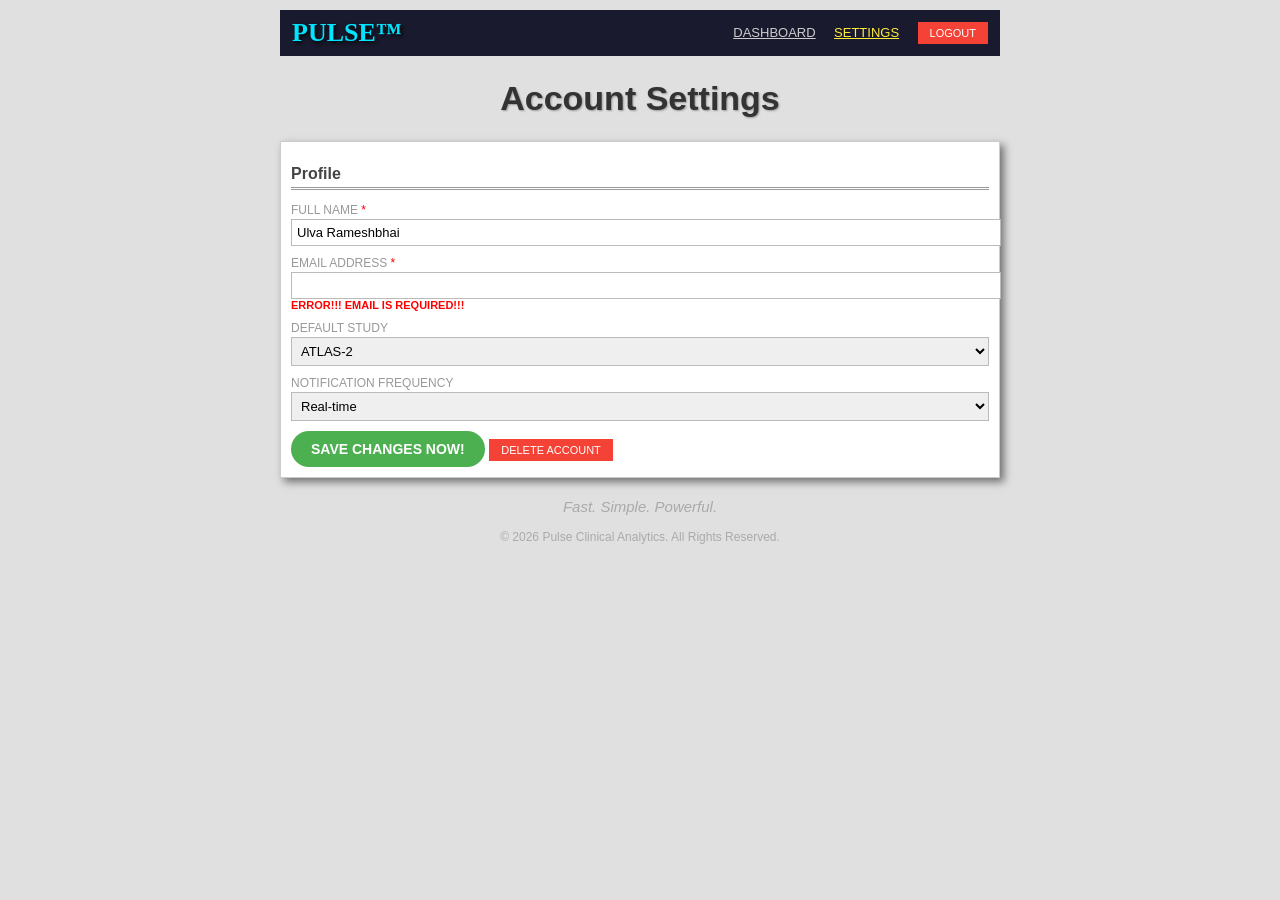
==== settings.html @ b5b63227 "Pulse clinical study dashboard with deliberate design-system violations ATLAS-2 study operations bui" ====
<!DOCTYPE html>
<html lang="en">
<head>
<meta charset="UTF-8">
<title>PULSE - Settings</title>
<link rel="stylesheet" href="styles.css">
</head>
<body>
<div class="wrapper">

  <div class="topbar">
    <div class="logo">PULSE&trade;</div>
    <div class="nav">
      <a href="index.html">DASHBOARD</a>
      <a href="settings.html" class="active">SETTINGS</a>
      <button class="btn-red">LOGOUT</button>
    </div>
  </div>

  <h1>Account Settings</h1>

  <div class="panel">
    <h2>Profile</h2>
    <div class="form-row">
      <label>FULL NAME <span class="req">*</span></label>
      <input type="text" value="Ulva Rameshbhai">
    </div>
    <div class="form-row">
      <label>EMAIL ADDRESS <span class="req">*</span></label>
      <input type="email" value="">
      <div class="error-msg">ERROR!!! EMAIL IS REQUIRED!!!</div>
    </div>
    <div class="form-row">
      <label>DEFAULT STUDY</label>
      <select>
        <option>ATLAS-2</option>
        <option>BEACON-1</option>
        <option>CORAL-3</option>
      </select>
    </div>
    <div class="form-row">
      <label>NOTIFICATION FREQUENCY</label>
      <select>
        <option>Real-time</option>
        <option>Daily digest</option>
        <option>Weekly</option>
      </select>
    </div>
    <button class="btn-green" onclick="alert('Saved!')">SAVE CHANGES NOW!</button>
    <button class="btn-red" onclick="alert('Deleted!')">DELETE ACCOUNT</button>
  </div>

  <div class="footer">
    <p>Fast. Simple. Powerful.</p>
    <p class="copyright">&copy; 2026 Pulse Clinical Analytics. All Rights Reserved.</p>
  </div>

</div>
</body>
</html>
---- styles.css ----
/* Pulse dashboard styles */

body {
  margin: 0;
  font-family: Arial, sans-serif;
  background: #e0e0e0;
  color: #555;
}

/* fixed narrow centered column */
.wrapper {
  width: 720px;
  margin: 0 auto;
  padding: 10px;
}

.topbar {
  background: #1a1a2e;
  color: white;
  padding: 8px 12px;
  display: flex;
  justify-content: space-between;
  align-items: center;
}

.logo {
  font-family: "Times New Roman", serif;
  font-size: 26px;
  font-weight: bold;
  color: #00e5ff;
  text-shadow: 2px 2px 4px #000;
}

.nav a {
  color: #ccc;
  margin-right: 14px;
  text-decoration: underline;
  font-size: 13px;
}

.nav a.active { color: #ffeb3b; }

h1 {
  font-size: 34px;
  color: #333;
  text-align: center;
  text-shadow: 1px 1px 2px #999;
}

.intro {
  font-size: 13px;
  line-height: 1.3;
  color: #888;
  text-align: justify;
}

.stats {
  display: flex;
  gap: 6px;
}

.stat-box {
  flex: 1;
  background: white;
  border: 2px solid #999;
  border-radius: 0;
  padding: 8px;
  box-shadow: 4px 4px 8px rgba(0,0,0,0.5);
  text-align: center;
}

.alert-box { background: #ffcdd2; border-color: #f44336; }

.stat-label { font-size: 10px; color: #aaa; letter-spacing: 1px; }

.stat-value { font-size: 24px; font-weight: bold; color: #222; font-family: Arial; }

.delta { font-size: 11px; font-weight: bold; }
.delta.up { color: #4caf50; }
.delta.down { color: #ff0000; }

.panel {
  background: white;
  margin-top: 12px;
  padding: 10px;
  border: 1px solid #ccc;
  box-shadow: 4px 4px 8px rgba(0,0,0,0.5);
}

.panel h2 {
  font-size: 16px;
  color: #444;
  border-bottom: 3px double #999;
  padding-bottom: 4px;
}

.chart {
  display: flex;
  align-items: flex-end;
  gap: 8px;
  height: 160px;
  padding: 10px;
  background: #fafafa;
}

.bar { flex: 1; position: relative; }
.bar span {
  position: absolute;
  bottom: -18px;
  left: 0;
  right: 0;
  text-align: center;
  font-size: 10px;
  color: #999;
}

table { width: 100%; border-collapse: collapse; font-size: 13px; }
th {
  background: #37474f;
  color: white;
  padding: 6px;
  font-size: 11px;
  text-align: left;
}
td { padding: 6px; border-bottom: 1px solid #ddd; }
tr:nth-child(even) td { background: #f0f0f0; }

.status.green { color: #4caf50; font-weight: bold; }
.status.red { color: #ff0000; font-weight: bold; }
.status.yellow { color: #cccc00; font-weight: bold; }

button {
  cursor: pointer;
  border: none;
  font-family: Arial;
}

.btn-small {
  background: #2196f3;
  color: white;
  padding: 4px 10px;
  border-radius: 2px;
  font-size: 11px;
}

.btn-red { background: #f44336; color: white; padding: 5px 12px; font-size: 11px; }

.btn-green {
  background: #4caf50;
  color: white;
  padding: 10px 20px;
  font-size: 14px;
  font-weight: bold;
  border-radius: 20px;
  animation: pulse-btn 1s infinite;
}

@keyframes pulse-btn {
  0% { transform: scale(1); }
  50% { transform: scale(1.08); }
  100% { transform: scale(1); }
}

.ai-panel { text-align: center; background: #ede7f6; }

.spinner {
  width: 40px;
  height: 40px;
  margin: 10px auto;
  border: 5px solid #ddd;
  border-top-color: #ff0000;
  border-radius: 50%;
  animation: spin 0.6s linear infinite;
}

@keyframes spin { to { transform: rotate(360deg); } }

#ai-status { font-size: 12px; color: #9575cd; font-weight: bold; }

.footer {
  margin-top: 20px;
  text-align: center;
  color: #aaa;
  font-size: 12px;
}

.footer p:first-child { font-style: italic; font-size: 15px; }

/* forms (settings page) */
.form-row { margin-bottom: 10px; }
.form-row label { display: block; font-size: 12px; color: #999; margin-bottom: 2px; }
.form-row label .req { color: #ff0000; }
.form-row input, .form-row select {
  width: 100%;
  padding: 5px;
  border: 1px solid #bbb;
  font-size: 13px;
}
.error-msg { color: #ff0000; font-size: 11px; font-weight: bold; }
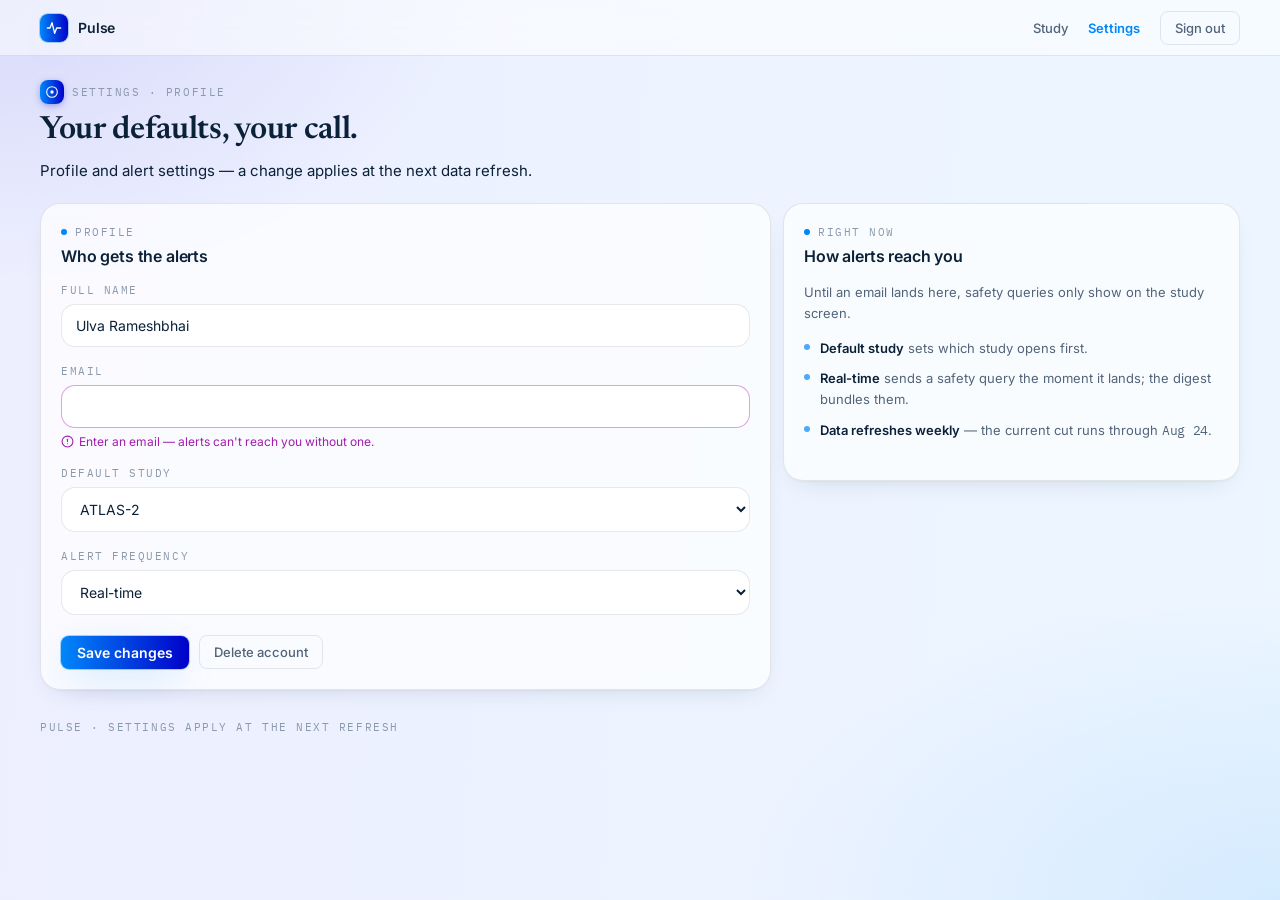
==== commit 5c19a498: "Pulse clinical study dashboard on the design system ATLAS-2 study operations: enrollment tiles, week" ====
--- a/settings.html
+++ b/settings.html
@@ -2,59 +2,129 @@
 <html lang="en">
 <head>
 <meta charset="UTF-8">
-<title>PULSE - Settings</title>
+<meta name="viewport" content="width=device-width, initial-scale=1">
+<title>Pulse — settings</title>
+<link rel="icon" href="data:image/svg+xml,<svg xmlns=%22http://www.w3.org/2000/svg%22 viewBox=%220 0 24 24%22><rect width=%2224%22 height=%2224%22 rx=%226%22 fill=%22%230187FA%22/><path d=%22M4 12h4l2.5-6 3 12 2.5-6h4%22 fill=%22none%22 stroke=%22white%22 stroke-width=%222%22 stroke-linecap=%22round%22 stroke-linejoin=%22round%22/></svg>">
+<link rel="preconnect" href="https://fonts.googleapis.com">
+<link rel="preconnect" href="https://fonts.gstatic.com" crossorigin>
+<link href="https://fonts.googleapis.com/css2?family=Inter:wght@400;500;600;700&family=IBM+Plex+Mono:wght@400;500&family=Newsreader:opsz,wght@6..72,400;6..72,600&display=swap" rel="stylesheet">
 <link rel="stylesheet" href="styles.css">
 </head>
 <body>
-<div class="wrapper">
 
-  <div class="topbar">
-    <div class="logo">PULSE&trade;</div>
-    <div class="nav">
-      <a href="index.html">DASHBOARD</a>
-      <a href="settings.html" class="active">SETTINGS</a>
-      <button class="btn-red">LOGOUT</button>
+<header class="app-header">
+  <a class="wordmark" href="index.html">
+    <span class="logo-chip" aria-hidden="true">
+      <svg viewBox="0 0 24 24" fill="none" stroke="currentColor" stroke-width="2" stroke-linecap="round" stroke-linejoin="round"><path d="M2 12h4l3-8 4 16 3-8h6"/></svg>
+    </span>
+    <span>Pulse</span>
+  </a>
+  <nav class="app-nav" aria-label="Primary">
+    <a href="index.html">Study</a>
+    <a href="settings.html" aria-current="page">Settings</a>
+    <a class="btn-ghost" href="#" role="button">Sign out</a>
+  </nav>
+</header>
+
+<main class="page">
+
+  <section class="opening rise" style="--d:0">
+    <div class="byline">
+      <span class="mascot-chip" aria-hidden="true">
+        <svg viewBox="0 0 24 24" fill="none" stroke="currentColor" stroke-width="1.6" stroke-linecap="round"><circle cx="12" cy="12" r="8"/><circle cx="12" cy="12" r="2.5" fill="currentColor" stroke="none"/></svg>
+      </span>
+      <span class="label-mono">settings · profile</span>
+    </div>
+    <h1>Your defaults, your call.</h1>
+    <p class="verdict">Profile and alert settings — a change applies at the next data refresh.</p>
+  </section>
+
+  <div class="settings-grid">
+
+    <section class="card panel rise" style="--d:1" aria-labelledby="profile-title">
+      <div class="panel-head">
+        <span class="eyebrow-dot" aria-hidden="true"></span>
+        <span class="label-mono">Profile</span>
+      </div>
+      <h3 id="profile-title">Who gets the alerts</h3>
+
+      <form id="settings-form" novalidate>
+        <div class="form-field">
+          <label class="label-mono" for="f-name">Full name</label>
+          <input class="input" id="f-name" name="name" type="text" value="Ulva Rameshbhai" autocomplete="name">
+        </div>
+
+        <div class="form-field">
+          <label class="label-mono" for="f-email">Email</label>
+          <input class="input invalid" id="f-email" name="email" type="email" value="" autocomplete="email" aria-describedby="email-error" aria-invalid="true">
+          <p class="field-error" id="email-error">
+            <svg class="ic" viewBox="0 0 24 24" fill="none" stroke="currentColor" stroke-width="2" stroke-linecap="round" aria-hidden="true"><circle cx="12" cy="12" r="10"/><line x1="12" y1="8" x2="12" y2="12"/><line x1="12" y1="16" x2="12.01" y2="16"/></svg>
+            Enter an email — alerts can't reach you without one.
+          </p>
+        </div>
+
+        <div class="form-field">
+          <label class="label-mono" for="f-study">Default study</label>
+          <select class="input" id="f-study" name="study">
+            <option>ATLAS-2</option>
+            <option>BEACON-1</option>
+            <option>CORAL-3</option>
+          </select>
+        </div>
+
+        <div class="form-field">
+          <label class="label-mono" for="f-freq">Alert frequency</label>
+          <select class="input" id="f-freq" name="frequency">
+            <option>Real-time</option>
+            <option>Daily digest</option>
+            <option>Weekly</option>
+          </select>
+        </div>
+
+        <div class="form-actions">
+          <button class="btn-primary" type="submit">Save changes</button>
+          <button class="btn-ghost destructive" type="button" id="delete-open">Delete account</button>
+          <span class="save-note" id="save-note" hidden role="status">
+            <svg class="ic" viewBox="0 0 24 24" fill="none" stroke="currentColor" stroke-width="2.5" stroke-linecap="round" stroke-linejoin="round" aria-hidden="true"><path d="M20 6 9 17l-5-5"/></svg>
+            saved just now
+          </span>
+        </div>
+      </form>
+    </section>
+
+    <section class="card panel rise" style="--d:2" aria-labelledby="aside-title">
+      <div class="panel-head">
+        <span class="eyebrow-dot" aria-hidden="true"></span>
+        <span class="label-mono">Right now</span>
+      </div>
+      <h3 id="aside-title">How alerts reach you</h3>
+      <p class="aside-note">Until an email lands here, safety queries only show on the study screen.</p>
+      <ul class="dot-list">
+        <li><span class="dot" aria-hidden="true"></span><p><strong>Default study</strong> sets which study opens first.</p></li>
+        <li><span class="dot" aria-hidden="true"></span><p><strong>Real-time</strong> sends a safety query the moment it lands; the digest bundles them.</p></li>
+        <li><span class="dot" aria-hidden="true"></span><p><strong>Data refreshes weekly</strong> — the current cut runs through <span class="stat-num">Aug 24</span>.</p></li>
+      </ul>
+    </section>
+
+  </div>
+
+  <footer class="page-foot">
+    <span class="label-mono">Pulse · settings apply at the next refresh</span>
+  </footer>
+
+</main>
+
+<div class="scrim" id="delete-scrim" hidden>
+  <div class="modal" role="dialog" aria-modal="true" aria-labelledby="delete-title">
+    <h2 id="delete-title">Delete this account?</h2>
+    <p>Your alert settings and saved views go with it. Study data stays — it belongs to the team, not the account.</p>
+    <div class="modal-actions">
+      <button class="btn-ghost" type="button" id="delete-cancel">Keep the account</button>
+      <button class="btn-neg" type="button" id="delete-confirm">Delete it</button>
     </div>
   </div>
+</div>
 
-  <h1>Account Settings</h1>
-
-  <div class="panel">
-    <h2>Profile</h2>
-    <div class="form-row">
-      <label>FULL NAME <span class="req">*</span></label>
-      <input type="text" value="Ulva Rameshbhai">
-    </div>
-    <div class="form-row">
-      <label>EMAIL ADDRESS <span class="req">*</span></label>
-      <input type="email" value="">
-      <div class="error-msg">ERROR!!! EMAIL IS REQUIRED!!!</div>
-    </div>
-    <div class="form-row">
-      <label>DEFAULT STUDY</label>
-      <select>
-        <option>ATLAS-2</option>
-        <option>BEACON-1</option>
-        <option>CORAL-3</option>
-      </select>
-    </div>
-    <div class="form-row">
-      <label>NOTIFICATION FREQUENCY</label>
-      <select>
-        <option>Real-time</option>
-        <option>Daily digest</option>
-        <option>Weekly</option>
-      </select>
-    </div>
-    <button class="btn-green" onclick="alert('Saved!')">SAVE CHANGES NOW!</button>
-    <button class="btn-red" onclick="alert('Deleted!')">DELETE ACCOUNT</button>
-  </div>
-
-  <div class="footer">
-    <p>Fast. Simple. Powerful.</p>
-    <p class="copyright">&copy; 2026 Pulse Clinical Analytics. All Rights Reserved.</p>
-  </div>
-
-</div>
+<script src="settings.js"></script>
 </body>
 </html>
--- a/styles.css
+++ b/styles.css
@@ -1,199 +1,792 @@
-/* Pulse dashboard styles */
+/* Pulse — design.md v1.6 tokens, translated to plain CSS for a no-build page */
+
+:root {
+  --brand-blue: #0187FA;
+  --brand-deep: #0101C9;
+  --fg: #0b2138;
+  --fg-muted: #52647a;
+  --fg-faint: #8a99ab;
+  --line: rgba(11, 33, 56, 0.10);
+  --pos: #0f8a5f;
+  --neg: #a21caf;
+  --warn: #b7791f;
+  --info: #0b76c4;
+  --brand-gradient: linear-gradient(270deg, #0101C9 0%, #0187FA 100%);
+  --shadow-card: 0 1px 2px 0 rgba(11,33,56,0.04), 0 10px 28px -16px rgba(11,33,56,0.20);
+  --shadow-glow: 0 0 0 1px rgba(1,135,250,0.35), 0 12px 38px -10px rgba(1,135,250,0.32);
+  --shadow-modal: 0 30px 70px -24px rgba(11,33,56,0.45);
+  --font-sans: "Inter", system-ui, sans-serif;
+  --font-mono: "IBM Plex Mono", ui-monospace, monospace;
+  --font-display: "Newsreader", "Source Serif 4", "Iowan Old Style", "Palatino Linotype", Palatino, Georgia, "Times New Roman", serif;
+  --ease-house: cubic-bezier(0.2, 0.7, 0.2, 1);
+  --ease-expo: cubic-bezier(0.16, 1, 0.3, 1);
+}
+
+* { box-sizing: border-box; }
+
+/* the hidden attribute always wins, whatever display a class sets */
+[hidden] { display: none !important; }
+
+html { color-scheme: light; }
 
 body {
   margin: 0;
-  font-family: Arial, sans-serif;
-  background: #e0e0e0;
-  color: #555;
-}
-
-/* fixed narrow centered column */
-.wrapper {
-  width: 720px;
-  margin: 0 auto;
-  padding: 10px;
-}
-
-.topbar {
-  background: #1a1a2e;
-  color: white;
-  padding: 8px 12px;
+  font-family: var(--font-sans);
+  font-size: 13px;
+  color: var(--fg);
+  -webkit-font-smoothing: antialiased;
+  background: #ECF6FF;
+  min-height: 100vh;
+}
+
+/* fixed 3-layer canvas wash — a pseudo-element so it holds on iOS and at any page length */
+body::before {
+  content: "";
+  position: fixed;
+  inset: 0;
+  z-index: -1;
+  background:
+    radial-gradient(60% 50% at 100% 100%, rgba(1,135,250,0.10), transparent 70%),
+    radial-gradient(55% 45% at 0% 0%, rgba(1,1,201,0.09), transparent 70%),
+    linear-gradient(93deg, #EDEFFF 2.9%, #ECF6FF 99.52%);
+}
+
+::selection { background: rgba(1,135,250,0.22); }
+
+:focus-visible {
+  outline: 2px solid rgba(1,135,250,0.8);
+  outline-offset: 2px;
+  border-radius: 4px;
+}
+
+::-webkit-scrollbar { width: 8px; height: 8px; }
+::-webkit-scrollbar-thumb { background: rgba(11,33,56,0.18); border-radius: 999px; }
+::-webkit-scrollbar-thumb:hover { background: rgba(11,33,56,0.30); }
+* { scrollbar-width: thin; scrollbar-color: rgba(11,33,56,0.20) transparent; }
+
+.sr-only {
+  position: absolute; width: 1px; height: 1px; padding: 0; margin: -1px;
+  overflow: hidden; clip: rect(0 0 0 0); white-space: nowrap; border: 0;
+}
+
+/* ---- type utilities ---- */
+
+.label-mono {
+  font-family: var(--font-mono);
+  font-size: 0.6875rem;
+  line-height: 1rem;
+  text-transform: uppercase;
+  letter-spacing: 0.14em;
+  color: var(--fg-faint);
+  font-weight: 400;
+}
+
+.stat-num {
+  font-family: var(--font-mono);
+  font-variant-numeric: tabular-nums;
+  letter-spacing: -0.025em;
+}
+
+/* ---- header (AppHeader grammar: 56px, hairline, translucent blur) ---- */
+
+.app-header {
+  position: sticky;
+  top: 0;
+  z-index: 40;
   display: flex;
+  align-items: center;
   justify-content: space-between;
-  align-items: center;
-}
-
-.logo {
-  font-family: "Times New Roman", serif;
-  font-size: 26px;
-  font-weight: bold;
-  color: #00e5ff;
-  text-shadow: 2px 2px 4px #000;
-}
-
-.nav a {
-  color: #ccc;
-  margin-right: 14px;
-  text-decoration: underline;
+  height: 56px;
+  padding: 0 24px;
+  border-bottom: 1px solid var(--line);
+  background: rgba(255,255,255,0.55);
+  backdrop-filter: blur(12px);
+  -webkit-backdrop-filter: blur(12px);
+}
+
+.wordmark {
+  display: inline-flex;
+  align-items: center;
+  gap: 10px;
+  font-size: 14px;
+  font-weight: 600;
+  letter-spacing: -0.01em;
+  color: var(--fg);
+  text-decoration: none;
+}
+
+.logo-chip {
+  display: inline-flex;
+  align-items: center;
+  justify-content: center;
+  width: 28px;
+  height: 28px;
+  border-radius: 0.5rem;
+  background-image: var(--brand-gradient);
+  color: #fff;
+  box-shadow: var(--shadow-glow);
+}
+
+.logo-chip svg { width: 16px; height: 16px; }
+
+.app-nav { display: flex; align-items: center; gap: 20px; }
+
+.app-nav a {
   font-size: 13px;
-}
-
-.nav a.active { color: #ffeb3b; }
+  font-weight: 500;
+  color: var(--fg-muted);
+  text-decoration: none;
+  transition: color 0.2s var(--ease-house);
+}
+
+.app-nav a:hover { color: var(--fg); }
+.app-nav a[aria-current="page"] { color: var(--brand-blue); font-weight: 600; }
+
+/* ---- page shell: full-bleed, one scroll pane (the document) ---- */
+
+.page {
+  width: 100%;
+  padding: 24px 24px 40px;
+}
+
+/* ---- opening grammar: byline → serif h1 → verdict ---- */
+
+.opening { margin-bottom: 20px; }
+
+.byline { display: flex; align-items: center; gap: 8px; margin-bottom: 10px; }
+
+.mascot-chip {
+  display: inline-flex;
+  align-items: center;
+  justify-content: center;
+  width: 24px;
+  height: 24px;
+  border-radius: 0.5rem;
+  background-image: var(--brand-gradient);
+  color: #fff;
+  box-shadow: 0 2px 8px -2px rgba(1,1,201,0.5);
+  flex-shrink: 0;
+}
+
+.mascot-chip svg { width: 16px; height: 16px; }
 
 h1 {
-  font-size: 34px;
-  color: #333;
-  text-align: center;
-  text-shadow: 1px 1px 2px #999;
-}
-
-.intro {
-  font-size: 13px;
-  line-height: 1.3;
-  color: #888;
-  text-align: justify;
-}
-
-.stats {
+  font-family: var(--font-display);
+  font-weight: 600;
+  font-size: 1.7rem;
+  line-height: 1.05;
+  letter-spacing: -0.01em;
+  text-wrap: balance;
+  margin: 0 0 10px;
+}
+
+.verdict {
+  font-size: 15px;
+  line-height: 1.7;
+  color: var(--fg);
+  margin: 0;
+  max-width: 42rem;
+}
+
+.verdict .fig { font-weight: 600; }
+
+/* ---- glass card ---- */
+
+.card {
+  border-radius: 1.25rem;
+  border: 1px solid var(--line);
+  background: rgba(255,255,255,0.7);
+  box-shadow: var(--shadow-card);
+  backdrop-filter: blur(4px);
+  -webkit-backdrop-filter: blur(4px);
+}
+
+/* ---- metric tiles ---- */
+
+.metric-grid {
+  display: grid;
+  grid-template-columns: 1fr;
+  gap: 12px;
+  margin-bottom: 12px;
+}
+
+.tile {
+  padding: 20px;
+  min-height: 136px;
   display: flex;
+  flex-direction: column;
+  gap: 8px;
+  transition: transform 0.3s var(--ease-house), box-shadow 0.3s var(--ease-house);
+}
+
+.tile:hover { transform: translateY(-4px); box-shadow: var(--shadow-glow); }
+
+/* hero tile is always lit: resting glow, blue/purple wash, breathing blobs */
+.tile-hero {
+  position: relative;
+  overflow: hidden;
+  box-shadow: var(--shadow-glow);
+  background:
+    radial-gradient(120% 90% at 100% 0%, rgba(1,135,250,0.10), transparent 60%),
+    radial-gradient(100% 80% at 0% 100%, rgba(1,1,201,0.07), transparent 60%),
+    rgba(255,255,255,0.7);
+}
+
+.tile-hero > * { position: relative; z-index: 1; }
+
+.tile-hero::before,
+.tile-hero::after {
+  content: "";
+  position: absolute;
+  border-radius: 999px;
+  pointer-events: none;
+  filter: blur(26px);
+}
+
+.tile-hero::before {
+  width: 90px; height: 90px; right: -22px; top: -26px;
+  background: rgba(1,135,250,0.18);
+  animation: breathe 12s ease-in-out infinite;
+}
+
+.tile-hero::after {
+  width: 72px; height: 72px; left: -20px; bottom: -24px;
+  background: rgba(1,1,201,0.12);
+  animation: breathe 14s ease-in-out infinite reverse;
+}
+
+@keyframes breathe {
+  0%, 100% { transform: scale(1) translate(0, 0); }
+  50% { transform: scale(1.25) translate(-6px, 4px); }
+}
+
+.tile-label { min-height: 2rem; }
+
+.tile-value {
+  font-size: 1.75rem;
+  font-weight: 600;
+  line-height: 1;
+  color: var(--fg);
+}
+
+.tile-value.hero { font-size: 2.25rem; color: var(--brand-blue); }
+
+.delta {
+  display: inline-flex;
+  align-items: center;
+  gap: 5px;
+  font-size: 12px;
+  font-weight: 500;
+  margin-top: auto;
+}
+
+.delta.pos { color: var(--pos); }
+.delta.neg { color: var(--neg); }
+.delta .ic { width: 14px; height: 14px; }
+.delta-note { color: var(--fg-faint); font-weight: 400; }
+
+/* ---- pills: tint formula border-{c}/30 bg-{c}/10 text-{c} ---- */
+
+.pill {
+  display: inline-flex;
+  align-items: center;
   gap: 6px;
-}
-
-.stat-box {
-  flex: 1;
-  background: white;
-  border: 2px solid #999;
-  border-radius: 0;
-  padding: 8px;
-  box-shadow: 4px 4px 8px rgba(0,0,0,0.5);
-  text-align: center;
-}
-
-.alert-box { background: #ffcdd2; border-color: #f44336; }
-
-.stat-label { font-size: 10px; color: #aaa; letter-spacing: 1px; }
-
-.stat-value { font-size: 24px; font-weight: bold; color: #222; font-family: Arial; }
-
-.delta { font-size: 11px; font-weight: bold; }
-.delta.up { color: #4caf50; }
-.delta.down { color: #ff0000; }
+  border-radius: 999px;
+  border: 1px solid;
+  padding: 4px 10px;
+  font-size: 0.6875rem;
+  line-height: 1rem;
+  font-weight: 500;
+  width: fit-content;
+}
+
+.pill .ic { width: 12px; height: 12px; }
+
+.pill.pos  { border-color: rgba(15,138,95,0.30);  background: rgba(15,138,95,0.10);  color: var(--pos); }
+.pill.neg  { border-color: rgba(162,28,175,0.30); background: rgba(162,28,175,0.10); color: var(--neg); }
+.pill.warn { border-color: rgba(183,121,31,0.30); background: rgba(183,121,31,0.10); color: var(--warn); }
+
+/* ---- panels (SectionCard grammar) ---- */
+
+.split {
+  display: grid;
+  grid-template-columns: 1fr;
+  gap: 12px;
+  margin-bottom: 12px;
+}
 
 .panel {
-  background: white;
-  margin-top: 12px;
-  padding: 10px;
-  border: 1px solid #ccc;
-  box-shadow: 4px 4px 8px rgba(0,0,0,0.5);
-}
-
-.panel h2 {
+  padding: 20px;
+  transition: box-shadow 0.3s var(--ease-house);
+}
+
+.panel:hover { box-shadow: var(--shadow-glow); }
+
+.panel-head { display: flex; align-items: center; gap: 8px; margin-bottom: 6px; }
+
+.eyebrow-dot {
+  width: 6px;
+  height: 6px;
+  border-radius: 999px;
+  background: var(--brand-blue);
+  animation: pulse-dot 2s var(--ease-house) infinite;
+}
+
+@keyframes pulse-dot { 0%, 100% { opacity: 1; } 50% { opacity: 0.45; } }
+
+.panel h3 {
   font-size: 16px;
-  color: #444;
-  border-bottom: 3px double #999;
-  padding-bottom: 4px;
-}
+  font-weight: 600;
+  letter-spacing: -0.01em;
+  margin: 0 0 16px;
+}
+
+/* ---- chart: blue family only, HTML value labels, hover dims siblings ---- */
 
 .chart {
   display: flex;
   align-items: flex-end;
+  gap: 10px;
+  height: 190px;
+  padding-top: 8px;
+}
+
+.bar-col {
+  flex: 1;
+  display: flex;
+  flex-direction: column;
+  align-items: center;
+  justify-content: flex-end;
+  gap: 6px;
+  height: 100%;
+  min-width: 0;
+  transition: opacity 0.2s var(--ease-house);
+}
+
+.chart:hover .bar-col { opacity: 0.4; }
+.chart .bar-col:hover { opacity: 1; }
+
+.bar {
+  width: 100%;
+  height: var(--h);
+  border-radius: 6px 6px 2px 2px;
+  background: linear-gradient(180deg, #0187FA 0%, #0101C9 140%);
+  transform-origin: bottom;
+  animation: bar-grow 0.8s var(--ease-house) both;
+}
+
+@keyframes bar-grow { from { transform: scaleY(0); } to { transform: scaleY(1); } }
+
+.bar-val { font-size: 0.6875rem; color: var(--fg-muted); }
+
+.bar-day {
+  font-family: var(--font-mono);
+  font-size: 10px;
+  text-transform: uppercase;
+  letter-spacing: 0.18em;
+  color: var(--fg-faint);
+}
+
+/* ---- Iris panel: ambient hold (scan sweep), then verdict + dot bullets ---- */
+
+.scan-track {
+  position: relative;
+  height: 3px;
+  border-radius: 999px;
+  overflow: hidden;
+  background: rgba(11,33,56,0.07);
+  margin: 18px 0 12px;
+}
+
+.scan-sweep {
+  position: absolute;
+  inset: 0;
+  border-radius: 999px;
+  background: linear-gradient(90deg, transparent, #0187FA 40%, #0101C9 60%, transparent);
+  animation: scan 1.4s linear infinite;
+}
+
+@keyframes scan {
+  from { transform: translateX(-100%); }
+  to   { transform: translateX(100%); }
+}
+
+.hold-note {
+  font-family: var(--font-mono);
+  font-size: 0.6875rem;
+  letter-spacing: 0.14em;
+  text-transform: lowercase;
+  color: var(--fg-faint);
+  margin: 0;
+}
+
+.iris-verdict {
+  font-size: 13.5px;
+  line-height: 1.7;
+  color: var(--fg);
+  margin: 0 0 14px;
+}
+
+.dot-list { list-style: none; margin: 0 0 18px; padding: 0; display: grid; gap: 10px; }
+
+.dot-list li { display: flex; gap: 10px; }
+
+.dot-list .dot {
+  margin-top: 0.45em;
+  width: 6px;
+  height: 6px;
+  border-radius: 999px;
+  background: rgba(1,135,250,0.7);
+  flex-shrink: 0;
+}
+
+.dot-list p { margin: 0; font-size: 13px; line-height: 1.6; color: var(--fg-muted); }
+
+.dot-list strong { font-weight: 600; color: var(--fg); }
+
+.cta-row { display: flex; flex-wrap: wrap; gap: 10px; }
+
+/* ---- buttons ---- */
+
+.btn-primary {
+  display: inline-flex;
+  align-items: center;
   gap: 8px;
-  height: 160px;
-  padding: 10px;
-  background: #fafafa;
-}
-
-.bar { flex: 1; position: relative; }
-.bar span {
-  position: absolute;
-  bottom: -18px;
-  left: 0;
-  right: 0;
-  text-align: center;
-  font-size: 10px;
-  color: #999;
-}
-
-table { width: 100%; border-collapse: collapse; font-size: 13px; }
+  border: 0;
+  border-radius: 0.5rem;
+  background-image: var(--brand-gradient);
+  padding: 8px 16px;
+  font-family: var(--font-sans);
+  font-size: 14px;
+  font-weight: 600;
+  color: #fff;
+  text-decoration: none;
+  box-shadow: var(--shadow-glow);
+  cursor: pointer;
+  transition: opacity 0.2s var(--ease-house);
+}
+
+.btn-primary:hover { opacity: 0.95; }
+.btn-primary .ic { width: 16px; height: 16px; }
+.btn-primary:focus-visible { outline: none; box-shadow: var(--shadow-glow), 0 0 0 2px #fff, 0 0 0 4px rgba(1,135,250,0.6); }
+
+.btn-tinted {
+  display: inline-flex;
+  align-items: center;
+  gap: 6px;
+  border: 1px solid rgba(1,135,250,0.30);
+  border-radius: 0.5rem;
+  background: rgba(1,135,250,0.06);
+  padding: 8px 14px;
+  font-family: var(--font-sans);
+  font-size: 13px;
+  font-weight: 600;
+  color: var(--brand-blue);
+  text-decoration: none;
+  cursor: pointer;
+  transition: background 0.2s var(--ease-house);
+}
+
+.btn-tinted:hover { background: rgba(1,135,250,0.10); }
+.btn-tinted:focus-visible { outline: none; box-shadow: 0 0 0 2px rgba(1,135,250,0.6); }
+
+.btn-ghost {
+  display: inline-flex;
+  align-items: center;
+  gap: 6px;
+  border: 1px solid var(--line);
+  border-radius: 0.5rem;
+  background: transparent;
+  padding: 8px 14px;
+  font-family: var(--font-sans);
+  font-size: 13px;
+  font-weight: 500;
+  color: var(--fg-muted);
+  text-decoration: none;
+  cursor: pointer;
+  transition: border-color 0.2s var(--ease-house), color 0.2s var(--ease-house);
+}
+
+.btn-ghost:hover { border-color: rgba(1,135,250,0.4); color: var(--fg); }
+.btn-ghost:focus-visible { outline: none; box-shadow: 0 0 0 2px rgba(1,135,250,0.6); }
+
+.btn-ghost.destructive:hover { border-color: rgba(162,28,175,0.4); color: var(--neg); }
+
+.btn-ghost.sm, .btn-tinted.sm { padding: 5px 10px; font-size: 12px; }
+
+/* ---- table ---- */
+
+.table-wrap { overflow-x: auto; position: relative; }
+
+table { width: 100%; border-collapse: collapse; }
+
 th {
-  background: #37474f;
-  color: white;
-  padding: 6px;
-  font-size: 11px;
+  font-family: var(--font-mono);
+  font-size: 0.6875rem;
+  font-weight: 500;
+  text-transform: uppercase;
+  letter-spacing: 0.14em;
+  color: var(--fg-faint);
   text-align: left;
-}
-td { padding: 6px; border-bottom: 1px solid #ddd; }
-tr:nth-child(even) td { background: #f0f0f0; }
-
-.status.green { color: #4caf50; font-weight: bold; }
-.status.red { color: #ff0000; font-weight: bold; }
-.status.yellow { color: #cccc00; font-weight: bold; }
-
-button {
+  padding: 8px 10px;
+  border-bottom: 1px solid var(--line);
+  white-space: nowrap;
+}
+
+td {
+  padding: 12px 10px;
+  border-bottom: 1px solid var(--line);
+  font-size: 13px;
+  vertical-align: middle;
+}
+
+tbody tr { transition: background 0.15s var(--ease-house); }
+tbody tr:hover { background: rgba(11,33,56,0.02); }
+tbody tr:last-child td { border-bottom: 0; }
+
+th.num, td.num { text-align: right; }
+td.num { color: var(--fg); }
+
+.row-name { font-size: 14px; font-weight: 600; }
+
+.row-action { text-align: right; white-space: nowrap; }
+
+/* ---- footer ---- */
+
+.page-foot { margin-top: 28px; }
+
+/* ---- entrance motion: 0.45s house-ease rises, staggered, one-shot ---- */
+
+.rise {
+  animation: fade-rise 0.45s var(--ease-house) both;
+  animation-delay: calc(var(--d, 0) * 0.06s);
+}
+
+@keyframes fade-rise {
+  from { opacity: 0; transform: translateY(18px); }
+  to   { opacity: 1; transform: translateY(0); }
+}
+
+/* ---- settings page ---- */
+
+.settings-grid {
+  display: grid;
+  grid-template-columns: 1fr;
+  gap: 12px;
+  align-items: start;
+}
+
+.form-field { margin-bottom: 16px; }
+
+.form-field > label { display: block; margin-bottom: 6px; }
+
+.input {
+  width: 100%;
+  border: 1px solid var(--line);
+  border-radius: 0.875rem;
+  background: #fff;
+  padding: 12px 14px;
+  font-family: var(--font-sans);
+  font-size: 14px;
+  color: var(--fg);
+  transition: border-color 0.2s var(--ease-house), box-shadow 0.2s var(--ease-house);
+}
+
+.input::placeholder { color: var(--fg-faint); }
+
+.input:focus {
+  outline: none;
+  border-color: rgba(1,135,250,0.5);
+  box-shadow: 0 0 0 2px rgba(1,135,250,0.25);
+}
+
+.input.invalid { border-color: rgba(162,28,175,0.4); }
+
+.field-error {
+  display: flex;
+  align-items: center;
+  gap: 5px;
+  margin-top: 6px;
+  font-size: 12px;
+  color: var(--neg);
+}
+
+.field-error .ic { width: 13px; height: 13px; flex-shrink: 0; }
+
+.form-actions {
+  display: flex;
+  flex-wrap: wrap;
+  align-items: center;
+  gap: 10px;
+  margin-top: 20px;
+}
+
+.save-note {
+  display: inline-flex;
+  align-items: center;
+  gap: 5px;
+  font-family: var(--font-mono);
+  font-size: 0.6875rem;
+  letter-spacing: 0.06em;
+  color: var(--pos);
+}
+
+.save-note .ic { width: 13px; height: 13px; }
+
+.aside-note { font-size: 13px; line-height: 1.6; color: var(--fg-muted); margin: 0 0 14px; }
+
+/* ---- modal (§6.6) ---- */
+
+.scrim {
+  position: fixed;
+  inset: 0;
+  z-index: 50;
+  display: flex;
+  align-items: center;
+  justify-content: center;
+  padding: 24px;
+  background: rgba(11,33,56,0.45);
+  backdrop-filter: blur(3px);
+  -webkit-backdrop-filter: blur(3px);
+}
+
+.modal {
+  width: min(480px, 92vw);
+  border-radius: 1.5rem;
+  border: 1px solid var(--line);
+  background: #fff;
+  padding: 24px;
+  box-shadow: var(--shadow-modal);
+  animation: modal-in 0.3s var(--ease-expo) both;
+}
+
+@keyframes modal-in {
+  from { opacity: 0; transform: translateY(16px) scale(0.96); }
+  to   { opacity: 1; transform: translateY(0) scale(1); }
+}
+
+.modal h2 {
+  font-size: 16.5px;
+  font-weight: 700;
+  letter-spacing: -0.01em;
+  margin: 0 0 8px;
+}
+
+.modal p { font-size: 13px; line-height: 1.6; color: var(--fg-muted); margin: 0 0 20px; }
+
+.modal-actions { display: flex; justify-content: flex-end; gap: 10px; }
+
+.btn-neg {
+  display: inline-flex;
+  align-items: center;
+  border: 1px solid rgba(162,28,175,0.30);
+  border-radius: 0.875rem;
+  background: rgba(162,28,175,0.10);
+  padding: 8px 16px;
+  font-family: var(--font-sans);
+  font-size: 13px;
+  font-weight: 600;
+  color: var(--neg);
   cursor: pointer;
-  border: none;
-  font-family: Arial;
-}
-
-.btn-small {
-  background: #2196f3;
-  color: white;
-  padding: 4px 10px;
-  border-radius: 2px;
-  font-size: 11px;
-}
-
-.btn-red { background: #f44336; color: white; padding: 5px 12px; font-size: 11px; }
-
-.btn-green {
-  background: #4caf50;
-  color: white;
-  padding: 10px 20px;
-  font-size: 14px;
-  font-weight: bold;
-  border-radius: 20px;
-  animation: pulse-btn 1s infinite;
-}
-
-@keyframes pulse-btn {
-  0% { transform: scale(1); }
-  50% { transform: scale(1.08); }
-  100% { transform: scale(1); }
-}
-
-.ai-panel { text-align: center; background: #ede7f6; }
-
-.spinner {
-  width: 40px;
-  height: 40px;
-  margin: 10px auto;
-  border: 5px solid #ddd;
-  border-top-color: #ff0000;
-  border-radius: 50%;
-  animation: spin 0.6s linear infinite;
-}
-
-@keyframes spin { to { transform: rotate(360deg); } }
-
-#ai-status { font-size: 12px; color: #9575cd; font-weight: bold; }
-
-.footer {
-  margin-top: 20px;
-  text-align: center;
-  color: #aaa;
-  font-size: 12px;
-}
-
-.footer p:first-child { font-style: italic; font-size: 15px; }
-
-/* forms (settings page) */
-.form-row { margin-bottom: 10px; }
-.form-row label { display: block; font-size: 12px; color: #999; margin-bottom: 2px; }
-.form-row label .req { color: #ff0000; }
-.form-row input, .form-row select {
-  width: 100%;
-  padding: 5px;
-  border: 1px solid #bbb;
-  font-size: 13px;
-}
-.error-msg { color: #ff0000; font-size: 11px; font-weight: bold; }
+  transition: background 0.2s var(--ease-house);
+}
+
+.btn-neg:hover { background: rgba(162,28,175,0.16); }
+.btn-neg:focus-visible { outline: none; box-shadow: 0 0 0 2px rgba(162,28,175,0.5); }
+
+/* ---- welcome (from-scratch branch) ---- */
+
+.hero-split {
+  display: grid;
+  grid-template-columns: 1fr;
+  gap: 24px;
+  align-items: center;
+  padding-top: 24px;
+}
+
+.step-list { list-style: none; margin: 0; padding: 0; display: grid; gap: 12px; }
+
+.step-list li { display: flex; gap: 10px; align-items: flex-start; }
+
+.step-mark {
+  margin-top: 2px;
+  width: 14px;
+  height: 14px;
+  border-radius: 999px;
+  border: 1.5px dashed var(--fg-faint);
+  flex-shrink: 0;
+}
+
+.step-list p { margin: 0; font-size: 13px; line-height: 1.6; color: var(--fg-muted); }
+.step-list strong { font-weight: 600; color: var(--fg); }
+
+.kbd {
+  font-family: var(--font-mono);
+  font-size: 0.6875rem;
+  background: rgba(11,33,56,0.05);
+  border-radius: 6px;
+  padding: 2px 6px;
+  color: var(--fg-muted);
+}
+
+/* ---- responsive: collapses stepwise, no horizontal scroll anywhere ---- */
+
+/* below sm the portfolio table reorganizes into stacked rows — nothing scrolls sideways */
+@media (max-width: 639px) {
+  .table-wrap { overflow-x: visible; }
+  thead {
+    position: absolute; width: 1px; height: 1px; padding: 0; margin: -1px;
+    overflow: hidden; clip: rect(0 0 0 0); white-space: nowrap; border: 0;
+  }
+  table, tbody, tr, td { display: block; }
+  tbody tr {
+    display: grid;
+    grid-template-columns: repeat(3, 1fr);
+    gap: 2px 12px;
+    padding: 14px 0;
+    border-bottom: 1px solid var(--line);
+  }
+  tbody tr:last-child { padding-bottom: 4px; }
+  td { border-bottom: 0; padding: 0; }
+  .row-name { grid-column: 1 / 3; grid-row: 1; align-self: center; }
+  .cell-status { grid-column: 3; grid-row: 1; justify-self: end; align-self: center; }
+  td.num { text-align: left; }
+  td.num::before {
+    content: attr(data-label);
+    display: block;
+    font-family: var(--font-mono);
+    font-size: 10px;
+    font-weight: 400;
+    letter-spacing: 0.18em;
+    text-transform: uppercase;
+    color: var(--fg-faint);
+    margin: 8px 0 2px;
+  }
+  .row-action { grid-column: 1 / 4; text-align: left; margin-top: 10px; }
+}
+
+@media (min-width: 640px) {
+  .metric-grid { grid-template-columns: repeat(2, 1fr); }
+}
+
+@media (min-width: 1024px) {
+  .page { padding: 24px 40px 40px; }
+  .app-header { padding: 0 40px; }
+  h1 { font-size: 2rem; }
+  .metric-grid { grid-template-columns: repeat(4, 1fr); }
+  .split { grid-template-columns: 1.2fr 1fr; }
+  .settings-grid { grid-template-columns: 1.6fr 1fr; }
+  .hero-split { grid-template-columns: 1.3fr 1fr; padding-top: 48px; }
+}
+
+/* ---- reduced motion: one-shots settle finished, loops stop ---- */
+
+@media (prefers-reduced-motion: reduce) {
+  *, *::before, *::after {
+    animation-duration: 0.001ms !important;
+    animation-iteration-count: 1 !important;
+    transition-duration: 0.001ms !important;
+  }
+  .scan-sweep { animation: none; transform: none; opacity: 0.55; }
+  .eyebrow-dot { animation: none; }
+}
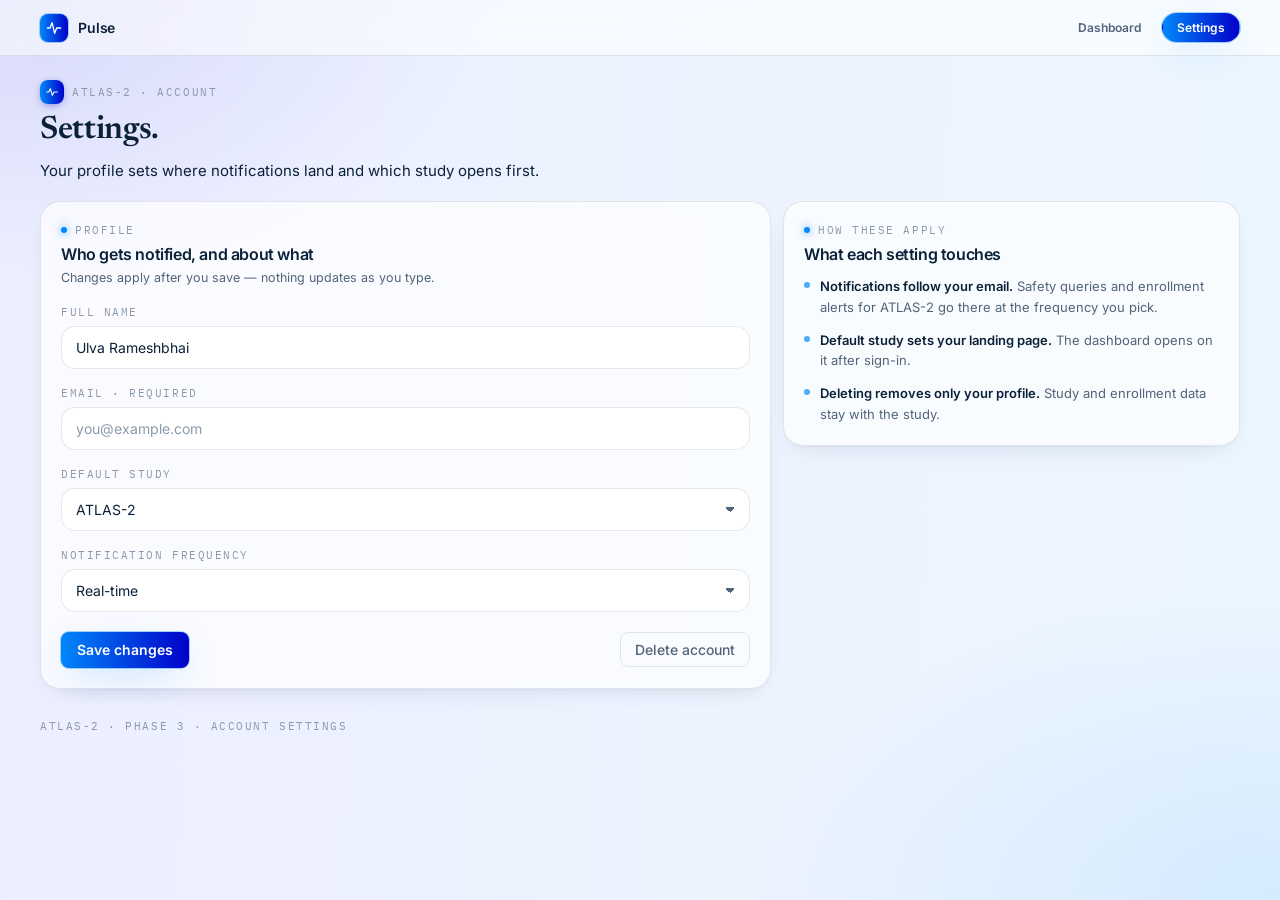
==== commit d79e3440: "Build the ATLAS-2 dashboard and settings from the design system Replaces the welcome page with the g" ====
--- a/settings.html
+++ b/settings.html
@@ -19,10 +19,9 @@
     </span>
     <span>Pulse</span>
   </a>
-  <nav class="app-nav" aria-label="Primary">
-    <a href="index.html">Study</a>
-    <a href="settings.html" aria-current="page">Settings</a>
-    <a class="btn-ghost" href="#" role="button">Sign out</a>
+  <nav class="app-nav" aria-label="Main">
+    <a class="nav-link" href="index.html">Dashboard</a>
+    <a class="nav-link active" href="settings.html" aria-current="page">Settings</a>
   </nav>
 </header>
 
@@ -31,12 +30,12 @@
   <section class="opening rise" style="--d:0">
     <div class="byline">
       <span class="mascot-chip" aria-hidden="true">
-        <svg viewBox="0 0 24 24" fill="none" stroke="currentColor" stroke-width="1.6" stroke-linecap="round"><circle cx="12" cy="12" r="8"/><circle cx="12" cy="12" r="2.5" fill="currentColor" stroke="none"/></svg>
+        <svg viewBox="0 0 24 24" fill="none" stroke="currentColor" stroke-width="1.6" stroke-linecap="round" stroke-linejoin="round"><path d="M4 12h3l2.5-5 3 10 2.5-5h5"/></svg>
       </span>
-      <span class="label-mono">settings · profile</span>
+      <span class="label-mono">ATLAS-2 · account</span>
     </div>
-    <h1>Your defaults, your call.</h1>
-    <p class="verdict">Profile and alert settings — a change applies at the next data refresh.</p>
+    <h1>Settings.</h1>
+    <p class="verdict">Your profile sets where notifications land and which study opens first.</p>
   </section>
 
   <div class="settings-grid">
@@ -46,36 +45,34 @@
         <span class="eyebrow-dot" aria-hidden="true"></span>
         <span class="label-mono">Profile</span>
       </div>
-      <h3 id="profile-title">Who gets the alerts</h3>
+      <h2 id="profile-title">Who gets notified, and about what</h2>
+      <p class="caption">Changes apply after you save — nothing updates as you type.</p>
 
-      <form id="settings-form" novalidate>
-        <div class="form-field">
-          <label class="label-mono" for="f-name">Full name</label>
-          <input class="input" id="f-name" name="name" type="text" value="Ulva Rameshbhai" autocomplete="name">
+      <form id="profile-form" novalidate>
+        <div class="form-row">
+          <label class="label-mono" for="full-name">Full name</label>
+          <input class="input" type="text" id="full-name" name="full-name" value="Ulva Rameshbhai" autocomplete="name">
         </div>
-
-        <div class="form-field">
-          <label class="label-mono" for="f-email">Email</label>
-          <input class="input invalid" id="f-email" name="email" type="email" value="" autocomplete="email" aria-describedby="email-error" aria-invalid="true">
-          <p class="field-error" id="email-error">
-            <svg class="ic" viewBox="0 0 24 24" fill="none" stroke="currentColor" stroke-width="2" stroke-linecap="round" aria-hidden="true"><circle cx="12" cy="12" r="10"/><line x1="12" y1="8" x2="12" y2="12"/><line x1="12" y1="16" x2="12.01" y2="16"/></svg>
-            Enter an email — alerts can't reach you without one.
+        <div class="form-row">
+          <label class="label-mono" for="email">Email · required</label>
+          <input class="input" type="email" id="email" name="email" value="" placeholder="you@example.com" autocomplete="email" aria-describedby="email-error">
+          <p class="field-error" id="email-error" role="alert" hidden>
+            <svg viewBox="0 0 24 24" fill="none" stroke="currentColor" stroke-width="2" stroke-linecap="round" stroke-linejoin="round" aria-hidden="true"><circle cx="12" cy="12" r="10"/><path d="M12 8v4"/><path d="M12 16h.01"/></svg>
+            <span>Email is required — notifications can't send without it.</span>
           </p>
         </div>
-
-        <div class="form-field">
-          <label class="label-mono" for="f-study">Default study</label>
-          <select class="input" id="f-study" name="study">
-            <option>ATLAS-2</option>
+        <div class="form-row">
+          <label class="label-mono" for="default-study">Default study</label>
+          <select class="input" id="default-study" name="default-study">
+            <option selected>ATLAS-2</option>
             <option>BEACON-1</option>
             <option>CORAL-3</option>
           </select>
         </div>
-
-        <div class="form-field">
-          <label class="label-mono" for="f-freq">Alert frequency</label>
-          <select class="input" id="f-freq" name="frequency">
-            <option>Real-time</option>
+        <div class="form-row">
+          <label class="label-mono" for="notify-freq">Notification frequency</label>
+          <select class="input" id="notify-freq" name="notify-freq">
+            <option selected>Real-time</option>
             <option>Daily digest</option>
             <option>Weekly</option>
           </select>
@@ -83,44 +80,48 @@
 
         <div class="form-actions">
           <button class="btn-primary" type="submit">Save changes</button>
-          <button class="btn-ghost destructive" type="button" id="delete-open">Delete account</button>
-          <span class="save-note" id="save-note" hidden role="status">
-            <svg class="ic" viewBox="0 0 24 24" fill="none" stroke="currentColor" stroke-width="2.5" stroke-linecap="round" stroke-linejoin="round" aria-hidden="true"><path d="M20 6 9 17l-5-5"/></svg>
-            saved just now
+          <span class="chip-saved" id="saved-chip" hidden>
+            <svg viewBox="0 0 24 24" fill="none" stroke="currentColor" stroke-width="3" stroke-linecap="round" stroke-linejoin="round" aria-hidden="true"><path d="M20 6L9 17l-5-5"/></svg>
+            saved · just now
           </span>
+          <span class="spacer"></span>
+          <button class="btn-ghost" type="button" id="delete-open">Delete account</button>
         </div>
+        <p class="note-info" id="delete-note" hidden>
+          <svg viewBox="0 0 24 24" fill="none" stroke="currentColor" stroke-width="2" stroke-linecap="round" stroke-linejoin="round" aria-hidden="true"><circle cx="12" cy="12" r="10"/><path d="M12 16v-4"/><path d="M12 8h.01"/></svg>
+          <span>Nothing was deleted — this demo has no backend.</span>
+        </p>
       </form>
     </section>
 
-    <section class="card panel rise" style="--d:2" aria-labelledby="aside-title">
+    <section class="card panel rise" style="--d:2" aria-labelledby="apply-title">
       <div class="panel-head">
         <span class="eyebrow-dot" aria-hidden="true"></span>
-        <span class="label-mono">Right now</span>
+        <span class="label-mono">How these apply</span>
       </div>
-      <h3 id="aside-title">How alerts reach you</h3>
-      <p class="aside-note">Until an email lands here, safety queries only show on the study screen.</p>
+      <h2 id="apply-title">What each setting touches</h2>
       <ul class="dot-list">
-        <li><span class="dot" aria-hidden="true"></span><p><strong>Default study</strong> sets which study opens first.</p></li>
-        <li><span class="dot" aria-hidden="true"></span><p><strong>Real-time</strong> sends a safety query the moment it lands; the digest bundles them.</p></li>
-        <li><span class="dot" aria-hidden="true"></span><p><strong>Data refreshes weekly</strong> — the current cut runs through <span class="stat-num">Aug 24</span>.</p></li>
+        <li><span class="dot" aria-hidden="true"></span><p><strong>Notifications follow your email.</strong> Safety queries and enrollment alerts for ATLAS-2 go there at the frequency you pick.</p></li>
+        <li><span class="dot" aria-hidden="true"></span><p><strong>Default study sets your landing page.</strong> The dashboard opens on it after sign-in.</p></li>
+        <li><span class="dot" aria-hidden="true"></span><p><strong>Deleting removes only your profile.</strong> Study and enrollment data stay with the study.</p></li>
       </ul>
     </section>
 
   </div>
 
   <footer class="page-foot">
-    <span class="label-mono">Pulse · settings apply at the next refresh</span>
+    <span class="label-mono">ATLAS-2 · phase 3 · account settings</span>
   </footer>
 
 </main>
 
-<div class="scrim" id="delete-scrim" hidden>
-  <div class="modal" role="dialog" aria-modal="true" aria-labelledby="delete-title">
+<div class="modal-scrim" id="delete-modal" hidden>
+  <div class="modal" role="dialog" aria-modal="true" aria-labelledby="delete-title" aria-describedby="delete-body">
     <h2 id="delete-title">Delete this account?</h2>
-    <p>Your alert settings and saved views go with it. Study data stays — it belongs to the team, not the account.</p>
+    <p id="delete-body">This removes your profile and preferences. Study and enrollment data stay with ATLAS-2 — deleting your account never touches trial records.</p>
     <div class="modal-actions">
-      <button class="btn-ghost" type="button" id="delete-cancel">Keep the account</button>
-      <button class="btn-neg" type="button" id="delete-confirm">Delete it</button>
+      <button class="btn-ghost" type="button" id="delete-cancel">Cancel</button>
+      <button class="btn-danger" type="button" id="delete-confirm">Delete account</button>
     </div>
   </div>
 </div>
--- a/styles.css
+++ b/styles.css
@@ -1,17 +1,31 @@
-/* Pulse — design.md v1.6 tokens, translated to plain CSS for a no-build page */
+/* Pulse — design system v1.7 (tokens + primitives + app styles) */
 
 :root {
+  --ink-950: #DBE6FA;
+  --ink-900: #ECF6FF;
+  --ink-850: #f6f9fc;
+  --ink-800: #ffffff;
+  --surface: #E7F1FF;
   --brand-blue: #0187FA;
   --brand-deep: #0101C9;
   --fg: #0b2138;
   --fg-muted: #52647a;
   --fg-faint: #8a99ab;
   --line: rgba(11, 33, 56, 0.10);
+  --line-strong: rgba(11, 33, 56, 0.18);
   --pos: #0f8a5f;
   --neg: #a21caf;
   --warn: #b7791f;
   --info: #0b76c4;
+  --lens-challenge: #0187FA;
+  --lens-coherence: #0101C9;
+  --lens-evidence: #0b76c4;
+  --src-neutral: #52647a;
   --brand-gradient: linear-gradient(270deg, #0101C9 0%, #0187FA 100%);
+  --brand-gradient-light: linear-gradient(270deg, #B9C4FF 0%, #BFE0FF 100%);
+  --brand-soft: linear-gradient(270deg, rgba(1,1,201,0.10), rgba(1,135,250,0.14));
+  --gradient-green: linear-gradient(135deg, #19c08a 0%, #0b7a52 100%);
+  --gradient-green-soft: linear-gradient(135deg, rgba(25,192,138,0.16), rgba(11,122,82,0.18));
   --shadow-card: 0 1px 2px 0 rgba(11,33,56,0.04), 0 10px 28px -16px rgba(11,33,56,0.20);
   --shadow-glow: 0 0 0 1px rgba(1,135,250,0.35), 0 12px 38px -10px rgba(1,135,250,0.32);
   --shadow-modal: 0 30px 70px -24px rgba(11,33,56,0.45);
@@ -24,7 +38,6 @@
 
 * { box-sizing: border-box; }
 
-/* the hidden attribute always wins, whatever display a class sets */
 [hidden] { display: none !important; }
 
 html { color-scheme: light; }
@@ -35,11 +48,10 @@
   font-size: 13px;
   color: var(--fg);
   -webkit-font-smoothing: antialiased;
-  background: #ECF6FF;
+  background: var(--ink-900);
   min-height: 100vh;
 }
 
-/* fixed 3-layer canvas wash — a pseudo-element so it holds on iOS and at any page length */
 body::before {
   content: "";
   position: fixed;
@@ -69,8 +81,6 @@
   overflow: hidden; clip: rect(0 0 0 0); white-space: nowrap; border: 0;
 }
 
-/* ---- type utilities ---- */
-
 .label-mono {
   font-family: var(--font-mono);
   font-size: 0.6875rem;
@@ -87,7 +97,7 @@
   letter-spacing: -0.025em;
 }
 
-/* ---- header (AppHeader grammar: 56px, hairline, translucent blur) ---- */
+/* ---- App header (56px, sticky, translucent) ---- */
 
 .app-header {
   position: sticky;
@@ -96,6 +106,7 @@
   display: flex;
   align-items: center;
   justify-content: space-between;
+  gap: 12px;
   height: 56px;
   padding: 0 24px;
   border-bottom: 1px solid var(--line);
@@ -129,29 +140,44 @@
 
 .logo-chip svg { width: 16px; height: 16px; }
 
-.app-nav { display: flex; align-items: center; gap: 20px; }
-
-.app-nav a {
-  font-size: 13px;
-  font-weight: 500;
+.app-nav { display: flex; align-items: center; gap: 6px; }
+
+.nav-link {
+  display: inline-flex;
+  align-items: center;
+  border-radius: 999px;
+  padding: 6px 14px;
+  font-size: 12px;
+  font-weight: 600;
   color: var(--fg-muted);
   text-decoration: none;
-  transition: color 0.2s var(--ease-house);
-}
-
-.app-nav a:hover { color: var(--fg); }
-.app-nav a[aria-current="page"] { color: var(--brand-blue); font-weight: 600; }
-
-/* ---- page shell: full-bleed, one scroll pane (the document) ---- */
-
-.page {
-  width: 100%;
-  padding: 24px 24px 40px;
-}
-
-/* ---- opening grammar: byline → serif h1 → verdict ---- */
-
-.opening { margin-bottom: 20px; }
+  border: 1px solid transparent;
+  transition: color 0.15s var(--ease-house), border-color 0.15s var(--ease-house);
+}
+.nav-link:hover { color: var(--fg); border-color: rgba(1,135,250,0.4); }
+.nav-link.active {
+  background-image: var(--brand-gradient);
+  color: #fff;
+  box-shadow: var(--shadow-glow);
+}
+.nav-link:focus-visible,
+.pill:focus-visible,
+.btn-primary:focus-visible,
+.btn-secondary:focus-visible,
+.btn-ghost:focus-visible,
+.guide-chip:focus-visible {
+  outline: none;
+  box-shadow: 0 0 0 2px rgba(1,135,250,0.6);
+}
+.nav-link.active:focus-visible,
+.btn-primary:focus-visible,
+.guide-chip:focus-visible { box-shadow: 0 0 0 2px rgba(1,135,250,0.6), var(--shadow-glow); }
+
+/* ---- Page scaffolding — full-bleed, one scrolling pane ---- */
+
+.page { width: 100%; padding: 24px 24px 48px; }
+
+.opening { margin-bottom: 18px; }
 
 .byline { display: flex; align-items: center; gap: 8px; margin-bottom: 10px; }
 
@@ -187,10 +213,57 @@
   margin: 0;
   max-width: 42rem;
 }
-
-.verdict .fig { font-weight: 600; }
-
-/* ---- glass card ---- */
+.verdict .stat-num { font-weight: 600; }
+
+.rise {
+  animation: fade-rise 0.45s var(--ease-house) both;
+  animation-delay: min(calc(var(--d, 0) * 0.06s), 0.3s);
+}
+
+@keyframes fade-rise {
+  from { opacity: 0; transform: translateY(18px); }
+  to   { opacity: 1; transform: translateY(0); }
+}
+
+/* ---- Guide strip — one per screen, under the verdict ---- */
+
+.guide-strip {
+  display: flex;
+  align-items: center;
+  flex-wrap: wrap;
+  gap: 10px;
+  margin-top: 14px;
+  border: 1px solid var(--line);
+  border-radius: 1.25rem;
+  background: rgba(255,255,255,0.6);
+  backdrop-filter: blur(4px);
+  -webkit-backdrop-filter: blur(4px);
+  padding: 10px 14px;
+}
+.guide-strip p { margin: 0; font-size: 13px; line-height: 1.6; color: var(--fg-muted); flex: 1 1 260px; }
+.guide-strip p strong { color: var(--fg); font-weight: 600; }
+
+.guide-chip {
+  display: inline-flex;
+  align-items: center;
+  gap: 6px;
+  border: 0;
+  border-radius: 999px;
+  background-image: var(--brand-gradient);
+  color: #fff;
+  padding: 6px 14px;
+  font-family: var(--font-sans);
+  font-size: 12px;
+  font-weight: 600;
+  text-decoration: none;
+  box-shadow: var(--shadow-glow);
+  cursor: pointer;
+  transition: opacity 0.15s var(--ease-house);
+}
+.guide-chip:hover { opacity: 0.95; }
+.guide-chip svg { width: 14px; height: 14px; }
+
+/* ---- Cards ---- */
 
 .card {
   border-radius: 1.25rem;
@@ -201,253 +274,62 @@
   -webkit-backdrop-filter: blur(4px);
 }
 
-/* ---- metric tiles ---- */
-
-.metric-grid {
-  display: grid;
-  grid-template-columns: 1fr;
-  gap: 12px;
-  margin-bottom: 12px;
-}
-
-.tile {
-  padding: 20px;
-  min-height: 136px;
-  display: flex;
-  flex-direction: column;
-  gap: 8px;
-  transition: transform 0.3s var(--ease-house), box-shadow 0.3s var(--ease-house);
-}
-
-.tile:hover { transform: translateY(-4px); box-shadow: var(--shadow-glow); }
-
-/* hero tile is always lit: resting glow, blue/purple wash, breathing blobs */
-.tile-hero {
-  position: relative;
-  overflow: hidden;
-  box-shadow: var(--shadow-glow);
-  background:
-    radial-gradient(120% 90% at 100% 0%, rgba(1,135,250,0.10), transparent 60%),
-    radial-gradient(100% 80% at 0% 100%, rgba(1,1,201,0.07), transparent 60%),
-    rgba(255,255,255,0.7);
-}
-
-.tile-hero > * { position: relative; z-index: 1; }
-
-.tile-hero::before,
-.tile-hero::after {
-  content: "";
-  position: absolute;
-  border-radius: 999px;
-  pointer-events: none;
-  filter: blur(26px);
-}
-
-.tile-hero::before {
-  width: 90px; height: 90px; right: -22px; top: -26px;
-  background: rgba(1,135,250,0.18);
-  animation: breathe 12s ease-in-out infinite;
-}
-
-.tile-hero::after {
-  width: 72px; height: 72px; left: -20px; bottom: -24px;
-  background: rgba(1,1,201,0.12);
-  animation: breathe 14s ease-in-out infinite reverse;
-}
-
-@keyframes breathe {
-  0%, 100% { transform: scale(1) translate(0, 0); }
-  50% { transform: scale(1.25) translate(-6px, 4px); }
-}
-
-.tile-label { min-height: 2rem; }
-
-.tile-value {
-  font-size: 1.75rem;
+.panel { padding: 20px; transition: box-shadow 0.3s var(--ease-house); }
+.panel:hover { box-shadow: var(--shadow-glow); }
+
+.panel-head { display: flex; align-items: center; gap: 8px; margin-bottom: 6px; }
+.panel-head .spacer { flex: 1; }
+
+.eyebrow-dot {
+  width: 6px;
+  height: 6px;
+  border-radius: 999px;
+  background: var(--brand-blue);
+  box-shadow: 0 0 8px rgba(1,135,250,0.85);
+  flex-shrink: 0;
+}
+
+.panel h2 {
+  font-size: 16px;
   font-weight: 600;
-  line-height: 1;
-  color: var(--fg);
-}
-
-.tile-value.hero { font-size: 2.25rem; color: var(--brand-blue); }
-
-.delta {
-  display: inline-flex;
-  align-items: center;
-  gap: 5px;
-  font-size: 12px;
-  font-weight: 500;
-  margin-top: auto;
-}
-
-.delta.pos { color: var(--pos); }
-.delta.neg { color: var(--neg); }
-.delta .ic { width: 14px; height: 14px; }
-.delta-note { color: var(--fg-faint); font-weight: 400; }
-
-/* ---- pills: tint formula border-{c}/30 bg-{c}/10 text-{c} ---- */
-
+  letter-spacing: -0.025em;
+  margin: 0 0 4px;
+}
+
+.panel .caption {
+  margin: 0 0 16px;
+  font-size: 12.5px;
+  line-height: 1.6;
+  color: var(--fg-muted);
+}
+.panel .caption .stat-num { font-weight: 600; color: var(--fg); }
+
+/* ---- Primitives — design.md §6, ported per the §12 bootstrap ---- */
+
+/* Pill (§6.1) — the tint formula: border {c}/30, bg {c}/10, text {c}; status is never a solid fill */
 .pill {
   display: inline-flex;
   align-items: center;
   gap: 6px;
-  border-radius: 999px;
-  border: 1px solid;
   padding: 4px 10px;
+  border-radius: 999px;
+  border: 1px solid var(--line);
+  background: rgba(11,33,56,0.04);
+  color: var(--fg-muted);
   font-size: 0.6875rem;
   line-height: 1rem;
   font-weight: 500;
-  width: fit-content;
-}
-
-.pill .ic { width: 12px; height: 12px; }
-
-.pill.pos  { border-color: rgba(15,138,95,0.30);  background: rgba(15,138,95,0.10);  color: var(--pos); }
-.pill.neg  { border-color: rgba(162,28,175,0.30); background: rgba(162,28,175,0.10); color: var(--neg); }
-.pill.warn { border-color: rgba(183,121,31,0.30); background: rgba(183,121,31,0.10); color: var(--warn); }
-
-/* ---- panels (SectionCard grammar) ---- */
-
-.split {
-  display: grid;
-  grid-template-columns: 1fr;
-  gap: 12px;
-  margin-bottom: 12px;
-}
-
-.panel {
-  padding: 20px;
-  transition: box-shadow 0.3s var(--ease-house);
-}
-
-.panel:hover { box-shadow: var(--shadow-glow); }
-
-.panel-head { display: flex; align-items: center; gap: 8px; margin-bottom: 6px; }
-
-.eyebrow-dot {
-  width: 6px;
-  height: 6px;
-  border-radius: 999px;
-  background: var(--brand-blue);
-  animation: pulse-dot 2s var(--ease-house) infinite;
-}
-
-@keyframes pulse-dot { 0%, 100% { opacity: 1; } 50% { opacity: 0.45; } }
-
-.panel h3 {
-  font-size: 16px;
-  font-weight: 600;
-  letter-spacing: -0.01em;
-  margin: 0 0 16px;
-}
-
-/* ---- chart: blue family only, HTML value labels, hover dims siblings ---- */
-
-.chart {
-  display: flex;
-  align-items: flex-end;
-  gap: 10px;
-  height: 190px;
-  padding-top: 8px;
-}
-
-.bar-col {
-  flex: 1;
-  display: flex;
-  flex-direction: column;
-  align-items: center;
-  justify-content: flex-end;
-  gap: 6px;
-  height: 100%;
-  min-width: 0;
-  transition: opacity 0.2s var(--ease-house);
-}
-
-.chart:hover .bar-col { opacity: 0.4; }
-.chart .bar-col:hover { opacity: 1; }
-
-.bar {
-  width: 100%;
-  height: var(--h);
-  border-radius: 6px 6px 2px 2px;
-  background: linear-gradient(180deg, #0187FA 0%, #0101C9 140%);
-  transform-origin: bottom;
-  animation: bar-grow 0.8s var(--ease-house) both;
-}
-
-@keyframes bar-grow { from { transform: scaleY(0); } to { transform: scaleY(1); } }
-
-.bar-val { font-size: 0.6875rem; color: var(--fg-muted); }
-
-.bar-day {
-  font-family: var(--font-mono);
-  font-size: 10px;
-  text-transform: uppercase;
-  letter-spacing: 0.18em;
-  color: var(--fg-faint);
-}
-
-/* ---- Iris panel: ambient hold (scan sweep), then verdict + dot bullets ---- */
-
-.scan-track {
-  position: relative;
-  height: 3px;
-  border-radius: 999px;
-  overflow: hidden;
-  background: rgba(11,33,56,0.07);
-  margin: 18px 0 12px;
-}
-
-.scan-sweep {
-  position: absolute;
-  inset: 0;
-  border-radius: 999px;
-  background: linear-gradient(90deg, transparent, #0187FA 40%, #0101C9 60%, transparent);
-  animation: scan 1.4s linear infinite;
-}
-
-@keyframes scan {
-  from { transform: translateX(-100%); }
-  to   { transform: translateX(100%); }
-}
-
-.hold-note {
-  font-family: var(--font-mono);
-  font-size: 0.6875rem;
-  letter-spacing: 0.14em;
-  text-transform: lowercase;
-  color: var(--fg-faint);
-  margin: 0;
-}
-
-.iris-verdict {
-  font-size: 13.5px;
-  line-height: 1.7;
-  color: var(--fg);
-  margin: 0 0 14px;
-}
-
-.dot-list { list-style: none; margin: 0 0 18px; padding: 0; display: grid; gap: 10px; }
-
-.dot-list li { display: flex; gap: 10px; }
-
-.dot-list .dot {
-  margin-top: 0.45em;
-  width: 6px;
-  height: 6px;
-  border-radius: 999px;
-  background: rgba(1,135,250,0.7);
-  flex-shrink: 0;
-}
-
-.dot-list p { margin: 0; font-size: 13px; line-height: 1.6; color: var(--fg-muted); }
-
-.dot-list strong { font-weight: 600; color: var(--fg); }
-
-.cta-row { display: flex; flex-wrap: wrap; gap: 10px; }
-
-/* ---- buttons ---- */
-
+  white-space: nowrap;
+}
+.pill svg { width: 12px; height: 12px; flex-shrink: 0; }
+.pill-blue   { border-color: rgba(1,135,250,0.30);  background: rgba(1,135,250,0.10);  color: var(--brand-blue); }
+.pill-purple { border-color: rgba(1,1,201,0.30);    background: rgba(1,1,201,0.10);    color: var(--brand-deep); }
+.pill-pos    { border-color: rgba(15,138,95,0.30);  background: rgba(15,138,95,0.10);  color: var(--pos); }
+.pill-neg    { border-color: rgba(162,28,175,0.30); background: rgba(162,28,175,0.10); color: var(--neg); }
+.pill-warn   { border-color: rgba(183,121,31,0.30); background: rgba(183,121,31,0.10); color: var(--warn); }
+.pill-info   { border-color: rgba(11,118,196,0.30); background: rgba(11,118,196,0.10); color: var(--info); }
+
+/* Buttons (§6.4) */
 .btn-primary {
   display: inline-flex;
   align-items: center;
@@ -459,115 +341,354 @@
   font-family: var(--font-sans);
   font-size: 14px;
   font-weight: 600;
+  line-height: 1.4;
   color: #fff;
-  text-decoration: none;
   box-shadow: var(--shadow-glow);
   cursor: pointer;
-  transition: opacity 0.2s var(--ease-house);
-}
-
+  text-decoration: none;
+  transition: opacity 0.15s var(--ease-house);
+}
 .btn-primary:hover { opacity: 0.95; }
-.btn-primary .ic { width: 16px; height: 16px; }
-.btn-primary:focus-visible { outline: none; box-shadow: var(--shadow-glow), 0 0 0 2px #fff, 0 0 0 4px rgba(1,135,250,0.6); }
-
-.btn-tinted {
-  display: inline-flex;
-  align-items: center;
-  gap: 6px;
-  border: 1px solid rgba(1,135,250,0.30);
-  border-radius: 0.5rem;
-  background: rgba(1,135,250,0.06);
-  padding: 8px 14px;
+.btn-primary:disabled {
+  background-image: none;
+  background: rgba(11,33,56,0.08);
+  color: var(--fg-faint);
+  box-shadow: none;
+  cursor: not-allowed;
+}
+
+.btn-secondary {
+  display: inline-flex;
+  align-items: center;
+  gap: 8px;
+  border-radius: 0.875rem;
+  border: 1px solid var(--line);
+  background: #fff;
+  padding: 10px 16px;
   font-family: var(--font-sans);
   font-size: 13px;
   font-weight: 600;
-  color: var(--brand-blue);
+  color: var(--fg-muted);
+  box-shadow: var(--shadow-card);
+  cursor: pointer;
   text-decoration: none;
-  cursor: pointer;
-  transition: background 0.2s var(--ease-house);
-}
-
-.btn-tinted:hover { background: rgba(1,135,250,0.10); }
-.btn-tinted:focus-visible { outline: none; box-shadow: 0 0 0 2px rgba(1,135,250,0.6); }
+  transition: color 0.15s var(--ease-house), border-color 0.15s var(--ease-house);
+}
+.btn-secondary:hover { color: var(--fg); }
 
 .btn-ghost {
   display: inline-flex;
   align-items: center;
-  gap: 6px;
+  gap: 8px;
+  border-radius: 0.5rem;
   border: 1px solid var(--line);
-  border-radius: 0.5rem;
   background: transparent;
   padding: 8px 14px;
   font-family: var(--font-sans);
-  font-size: 13px;
+  font-size: 14px;
   font-weight: 500;
   color: var(--fg-muted);
+  cursor: pointer;
   text-decoration: none;
+  transition: border-color 0.15s var(--ease-house), color 0.15s var(--ease-house);
+}
+.btn-ghost:hover { border-color: rgba(1,135,250,0.4); color: var(--fg); }
+
+/* Destructive confirm (v1.7) — wears the primary gradient; the §6.6 confirm dialog is the guardrail */
+.btn-danger {
+  display: inline-flex;
+  align-items: center;
+  gap: 8px;
+  border: 0;
+  border-radius: 0.5rem;
+  background-image: var(--brand-gradient);
+  padding: 8px 16px;
+  font-family: var(--font-sans);
+  font-size: 14px;
+  font-weight: 600;
+  line-height: 1.4;
+  color: #fff;
+  box-shadow: var(--shadow-glow);
   cursor: pointer;
-  transition: border-color 0.2s var(--ease-house), color 0.2s var(--ease-house);
-}
-
-.btn-ghost:hover { border-color: rgba(1,135,250,0.4); color: var(--fg); }
-.btn-ghost:focus-visible { outline: none; box-shadow: 0 0 0 2px rgba(1,135,250,0.6); }
-
-.btn-ghost.destructive:hover { border-color: rgba(162,28,175,0.4); color: var(--neg); }
-
-.btn-ghost.sm, .btn-tinted.sm { padding: 5px 10px; font-size: 12px; }
-
-/* ---- table ---- */
-
-.table-wrap { overflow-x: auto; position: relative; }
-
-table { width: 100%; border-collapse: collapse; }
-
-th {
+  transition: opacity 0.15s var(--ease-house);
+}
+.btn-danger:hover { opacity: 0.95; }
+.btn-danger:focus-visible { outline: none; box-shadow: 0 0 0 2px rgba(1,135,250,0.6), var(--shadow-glow); }
+
+/* ProgressBar (§6.3) — track + gradient fill */
+.progress {
+  height: 6px;
+  width: 100%;
+  overflow: hidden;
+  border-radius: 999px;
+  background: rgba(11,33,56,0.06);
+}
+.progress-fill {
+  display: block;
+  height: 100%;
+  border-radius: 999px;
+  background-image: var(--brand-gradient);
+  width: 0;
+  animation: bar-grow 0.8s var(--ease-house) 0.3s forwards;
+}
+@keyframes bar-grow { to { width: var(--w, 100%); } }
+
+/* MetricTile (§6.3) — composes .card; the value wears .stat-num */
+.metric-tile {
+  min-height: 136px;
+  padding: 20px;
+  display: flex;
+  flex-direction: column;
+  gap: 10px;
+  transition: box-shadow 0.3s var(--ease-house);
+}
+.metric-tile:hover { box-shadow: var(--shadow-glow); }
+.metric-value {
+  font-size: 1.75rem;
+  font-weight: 600;
+  line-height: 1;
+  color: var(--fg);
+}
+.metric-tile-hero { border-color: rgba(1,135,250,0.25); box-shadow: var(--shadow-glow); }
+.metric-tile-hero .metric-value { font-size: 2.25rem; color: var(--brand-blue); }
+.metric-tile .progress { margin-top: auto; }
+
+.delta {
+  display: inline-flex;
+  align-items: center;
+  gap: 4px;
+  font-size: 12px;
+  font-weight: 500;
+  color: var(--fg-muted);
+  margin-top: auto;
+}
+.delta svg { width: 14px; height: 14px; flex-shrink: 0; }
+.delta.pos { color: var(--pos); }
+.delta.neg { color: var(--neg); }
+.metric-tile .delta + .progress, .metric-tile .progress + .delta { margin-top: 0; }
+
+/* GapBadge (§6.3) */
+.gap-badge {
+  display: inline-flex;
+  align-items: center;
+  gap: 6px;
+  border-radius: 999px;
+  border: 1px solid rgba(183,121,31,0.30);
+  background: rgba(183,121,31,0.10);
+  padding: 4px 10px;
+  font-size: 0.6875rem;
+  line-height: 1rem;
+  font-weight: 500;
+  color: var(--warn);
+  margin-top: auto;
+  align-self: flex-start;
+}
+.gap-badge svg { width: 12px; height: 12px; }
+
+/* Input (§6.7) — white fill, blue focus ring */
+.input {
+  width: 100%;
+  border-radius: 0.875rem;
+  border: 1px solid var(--line);
+  background: #fff;
+  padding: 12px 14px;
+  font-family: var(--font-sans);
+  font-size: 14px;
+  color: var(--fg);
+}
+.input::placeholder { color: var(--fg-faint); }
+.input:focus {
+  border-color: rgba(1,135,250,0.5);
+  outline: none;
+  box-shadow: 0 0 0 2px rgba(1,135,250,0.25);
+}
+.input.invalid { border-color: rgba(162,28,175,0.5); }
+select.input { appearance: none; background-image: linear-gradient(45deg, transparent 50%, var(--fg-muted) 50%), linear-gradient(135deg, var(--fg-muted) 50%, transparent 50%); background-position: calc(100% - 19px) 50%, calc(100% - 14px) 50%; background-size: 5px 5px; background-repeat: no-repeat; }
+
+/* Empty state (§6.8) */
+.empty-state {
+  border-radius: 1.25rem;
+  border: 1px dashed var(--line);
+  background: rgba(255,255,255,0.6);
+  padding: 40px 20px;
+  text-align: center;
+  font-size: 13px;
+  line-height: 1.6;
+  color: var(--fg-muted);
+}
+
+/* ---- Dashboard layout ---- */
+
+.metric-grid {
+  display: grid;
+  grid-template-columns: 1fr;
+  gap: 12px;
+  margin-bottom: 20px;
+}
+
+.exhibit-row {
+  display: grid;
+  grid-template-columns: 1fr;
+  gap: 12px;
+  margin-bottom: 12px;
+}
+
+.section-stack > * + * { margin-top: 12px; }
+
+/* ---- Chart — HTML overlays, no SVG text (§8.3) ---- */
+
+.chart { width: 100%; }
+
+.chart-cols {
+  display: flex;
+  align-items: flex-end;
+  gap: 10px;
+  height: 180px;
+  padding-top: 4px;
+}
+
+.bar-col {
+  flex: 1;
+  display: flex;
+  flex-direction: column;
+  justify-content: flex-end;
+  align-items: center;
+  gap: 6px;
+  height: 100%;
+  transition: opacity 0.2s var(--ease-house);
+}
+.chart-cols:hover .bar-col:not(:hover) { opacity: 0.35; }
+
+.bar-value {
+  font-size: 0.6875rem;
+  color: var(--fg-muted);
+  animation: fade-rise 0.45s var(--ease-house) both;
+  animation-delay: calc(min(var(--i) * 0.07s, 0.3s) + 0.5s);
+}
+
+.bar {
+  width: 100%;
+  max-width: 44px;
+  border-radius: 6px 6px 3px 3px;
+  background: linear-gradient(180deg, #0187FA 0%, #0101C9 140%);
+  height: var(--h);
+  transform-origin: bottom;
+  animation: bar-draw 0.8s var(--ease-house) both;
+  animation-delay: min(calc(var(--i) * 0.07s), 0.3s);
+}
+@keyframes bar-draw { from { transform: scaleY(0); } to { transform: scaleY(1); } }
+
+.bar-week {
+  font-family: var(--font-mono);
+  font-size: 9px;
+  text-transform: uppercase;
+  letter-spacing: 0.18em;
+  color: var(--fg-faint);
+}
+
+/* ---- Site table ---- */
+
+.site-table { width: 100%; border-collapse: collapse; }
+.site-table th {
+  text-align: left;
   font-family: var(--font-mono);
   font-size: 0.6875rem;
-  font-weight: 500;
+  line-height: 1rem;
   text-transform: uppercase;
   letter-spacing: 0.14em;
+  font-weight: 400;
   color: var(--fg-faint);
-  text-align: left;
-  padding: 8px 10px;
+  padding: 8px 12px;
   border-bottom: 1px solid var(--line);
-  white-space: nowrap;
-}
-
-td {
-  padding: 12px 10px;
+}
+.site-table td {
+  padding: 12px;
   border-bottom: 1px solid var(--line);
   font-size: 13px;
   vertical-align: middle;
 }
-
-tbody tr { transition: background 0.15s var(--ease-house); }
-tbody tr:hover { background: rgba(11,33,56,0.02); }
-tbody tr:last-child td { border-bottom: 0; }
-
-th.num, td.num { text-align: right; }
-td.num { color: var(--fg); }
-
-.row-name { font-size: 14px; font-weight: 600; }
-
-.row-action { text-align: right; white-space: nowrap; }
-
-/* ---- footer ---- */
-
-.page-foot { margin-top: 28px; }
-
-/* ---- entrance motion: 0.45s house-ease rises, staggered, one-shot ---- */
-
-.rise {
-  animation: fade-rise 0.45s var(--ease-house) both;
-  animation-delay: calc(var(--d, 0) * 0.06s);
-}
-
-@keyframes fade-rise {
-  from { opacity: 0; transform: translateY(18px); }
-  to   { opacity: 1; transform: translateY(0); }
-}
-
-/* ---- settings page ---- */
+.site-table tr:last-child td { border-bottom: 0; }
+.site-table .num { text-align: right; }
+.site-table th.num { text-align: right; }
+.site-table .site-name { font-weight: 600; color: var(--fg); }
+.site-table .site-city { color: var(--fg-muted); font-size: 12px; }
+.site-progress { display: flex; align-items: center; justify-content: flex-end; gap: 10px; min-width: 140px; }
+.site-progress .stat-num { white-space: nowrap; }
+.site-progress .progress { width: 72px; flex-shrink: 0; }
+.site-table td::before { display: none; }
+
+/* ---- Analyst card (Iris — ambient, no spinners) ---- */
+
+.analyst-card { position: relative; overflow: hidden; scroll-margin-top: 96px; }
+
+.analyst-card .iris-grid {
+  position: absolute;
+  inset: 0;
+  pointer-events: none;
+  background-image: radial-gradient(circle, rgba(11,33,56,0.05) 1px, transparent 1.6px);
+  background-size: 22px 22px;
+  -webkit-mask-image: radial-gradient(120% 100% at 50% 0%, #fff 40%, transparent 90%);
+  mask-image: radial-gradient(120% 100% at 50% 0%, #fff 40%, transparent 90%);
+  opacity: 0.6;
+}
+
+@property --orbit { syntax: "<angle>"; initial-value: 0deg; inherits: false; }
+.analyst-card::before {
+  content: "";
+  position: absolute;
+  inset: 0;
+  border-radius: 1.25rem;
+  padding: 1.5px;
+  background: conic-gradient(from var(--orbit), transparent 0deg, #0187FA 50deg, #0101C9 120deg, transparent 190deg);
+  -webkit-mask: linear-gradient(#fff 0 0) content-box, linear-gradient(#fff 0 0);
+  -webkit-mask-composite: xor;
+  mask: linear-gradient(#fff 0 0) content-box, linear-gradient(#fff 0 0);
+  mask-composite: exclude;
+  animation: iris-orbit 7s linear infinite;
+  opacity: 0.5;
+  pointer-events: none;
+}
+.analyst-card:hover::before { animation-duration: 3s; opacity: 1; }
+@keyframes iris-orbit { to { --orbit: 360deg; } }
+
+.analyst-body { position: relative; }
+
+.scan-sweep {
+  height: 2px;
+  border-radius: 999px;
+  overflow: hidden;
+  background: rgba(11,33,56,0.06);
+  position: relative;
+  margin: 14px 0 6px;
+}
+.scan-sweep::after {
+  content: "";
+  position: absolute;
+  inset: 0;
+  background: linear-gradient(90deg, transparent, #0187FA 40%, #0101C9 60%, transparent);
+  transform: translateX(-100%);
+  animation: sweep 1.4s linear infinite;
+}
+@keyframes sweep { to { transform: translateX(100%); } }
+
+.hold-note { font-size: 12.5px; color: var(--fg-muted); margin: 8px 0 0; }
+
+/* Brand-dot bullets with bold lead-ins (§11.1) */
+.dot-list { list-style: none; margin: 12px 0 0; padding: 0; display: grid; gap: 12px; }
+.dot-list li { display: flex; gap: 10px; align-items: flex-start; }
+.dot-list .dot {
+  margin-top: 0.45em;
+  width: 6px;
+  height: 6px;
+  border-radius: 999px;
+  background: rgba(1,135,250,0.7);
+  flex-shrink: 0;
+}
+.dot-list p { margin: 0; font-size: 13px; line-height: 1.6; color: var(--fg-muted); }
+.dot-list strong { font-weight: 600; color: var(--fg); }
+.dot-list .stat-num { font-weight: 600; color: var(--fg); }
+
+/* ---- Settings ---- */
 
 .settings-grid {
   display: grid;
@@ -576,68 +697,54 @@
   align-items: start;
 }
 
-.form-field { margin-bottom: 16px; }
-
-.form-field > label { display: block; margin-bottom: 6px; }
-
-.input {
-  width: 100%;
-  border: 1px solid var(--line);
-  border-radius: 0.875rem;
-  background: #fff;
-  padding: 12px 14px;
-  font-family: var(--font-sans);
-  font-size: 14px;
-  color: var(--fg);
-  transition: border-color 0.2s var(--ease-house), box-shadow 0.2s var(--ease-house);
-}
-
-.input::placeholder { color: var(--fg-faint); }
-
-.input:focus {
-  outline: none;
-  border-color: rgba(1,135,250,0.5);
-  box-shadow: 0 0 0 2px rgba(1,135,250,0.25);
-}
-
-.input.invalid { border-color: rgba(162,28,175,0.4); }
+.form-row { margin-bottom: 16px; }
+.form-row label { display: block; margin-bottom: 6px; }
 
 .field-error {
   display: flex;
   align-items: center;
-  gap: 5px;
+  gap: 6px;
   margin-top: 6px;
   font-size: 12px;
   color: var(--neg);
 }
-
-.field-error .ic { width: 13px; height: 13px; flex-shrink: 0; }
-
-.form-actions {
+.field-error svg { width: 14px; height: 14px; flex-shrink: 0; }
+
+.form-actions { display: flex; align-items: center; gap: 10px; flex-wrap: wrap; margin-top: 20px; }
+.form-actions .spacer { flex: 1; }
+
+.chip-saved {
+  display: inline-flex;
+  align-items: center;
+  gap: 5px;
+  border-radius: 999px;
+  background: rgba(15,138,95,0.10);
+  padding: 3px 9px;
+  font-size: 0.6875rem;
+  line-height: 1rem;
+  font-weight: 500;
+  color: var(--pos);
+}
+.chip-saved svg { width: 12px; height: 12px; }
+
+.note-info {
   display: flex;
-  flex-wrap: wrap;
-  align-items: center;
-  gap: 10px;
-  margin-top: 20px;
-}
-
-.save-note {
-  display: inline-flex;
-  align-items: center;
-  gap: 5px;
-  font-family: var(--font-mono);
-  font-size: 0.6875rem;
-  letter-spacing: 0.06em;
-  color: var(--pos);
-}
-
-.save-note .ic { width: 13px; height: 13px; }
-
-.aside-note { font-size: 13px; line-height: 1.6; color: var(--fg-muted); margin: 0 0 14px; }
-
-/* ---- modal (§6.6) ---- */
-
-.scrim {
+  align-items: flex-start;
+  gap: 8px;
+  margin-top: 14px;
+  border: 1px solid rgba(11,118,196,0.30);
+  background: rgba(11,118,196,0.10);
+  border-radius: 0.875rem;
+  padding: 10px 12px;
+  font-size: 12.5px;
+  line-height: 1.6;
+  color: var(--info);
+}
+.note-info svg { width: 14px; height: 14px; flex-shrink: 0; margin-top: 2px; }
+
+/* ---- Modal (§6.6) ---- */
+
+.modal-scrim {
   position: fixed;
   inset: 0;
   z-index: 50;
@@ -657,129 +764,78 @@
   background: #fff;
   padding: 24px;
   box-shadow: var(--shadow-modal);
-  animation: modal-in 0.3s var(--ease-expo) both;
-}
-
+  animation: modal-in 0.25s var(--ease-expo) both;
+}
 @keyframes modal-in {
   from { opacity: 0; transform: translateY(16px) scale(0.96); }
   to   { opacity: 1; transform: translateY(0) scale(1); }
 }
-
 .modal h2 {
   font-size: 16.5px;
   font-weight: 700;
-  letter-spacing: -0.01em;
+  letter-spacing: -0.025em;
   margin: 0 0 8px;
 }
-
-.modal p { font-size: 13px; line-height: 1.6; color: var(--fg-muted); margin: 0 0 20px; }
-
-.modal-actions { display: flex; justify-content: flex-end; gap: 10px; }
-
-.btn-neg {
-  display: inline-flex;
-  align-items: center;
-  border: 1px solid rgba(162,28,175,0.30);
-  border-radius: 0.875rem;
-  background: rgba(162,28,175,0.10);
-  padding: 8px 16px;
-  font-family: var(--font-sans);
-  font-size: 13px;
-  font-weight: 600;
-  color: var(--neg);
-  cursor: pointer;
-  transition: background 0.2s var(--ease-house);
-}
-
-.btn-neg:hover { background: rgba(162,28,175,0.16); }
-.btn-neg:focus-visible { outline: none; box-shadow: 0 0 0 2px rgba(162,28,175,0.5); }
-
-/* ---- welcome (from-scratch branch) ---- */
-
-.hero-split {
-  display: grid;
-  grid-template-columns: 1fr;
-  gap: 24px;
-  align-items: center;
-  padding-top: 24px;
-}
-
-.step-list { list-style: none; margin: 0; padding: 0; display: grid; gap: 12px; }
-
-.step-list li { display: flex; gap: 10px; align-items: flex-start; }
-
-.step-mark {
-  margin-top: 2px;
-  width: 14px;
-  height: 14px;
-  border-radius: 999px;
-  border: 1.5px dashed var(--fg-faint);
-  flex-shrink: 0;
-}
-
-.step-list p { margin: 0; font-size: 13px; line-height: 1.6; color: var(--fg-muted); }
-.step-list strong { font-weight: 600; color: var(--fg); }
-
-.kbd {
-  font-family: var(--font-mono);
-  font-size: 0.6875rem;
-  background: rgba(11,33,56,0.05);
-  border-radius: 6px;
-  padding: 2px 6px;
-  color: var(--fg-muted);
-}
-
-/* ---- responsive: collapses stepwise, no horizontal scroll anywhere ---- */
-
-/* below sm the portfolio table reorganizes into stacked rows — nothing scrolls sideways */
-@media (max-width: 639px) {
-  .table-wrap { overflow-x: visible; }
-  thead {
-    position: absolute; width: 1px; height: 1px; padding: 0; margin: -1px;
-    overflow: hidden; clip: rect(0 0 0 0); white-space: nowrap; border: 0;
+.modal p { margin: 0 0 18px; font-size: 13px; line-height: 1.7; color: var(--fg-muted); }
+.modal .modal-actions { display: flex; justify-content: flex-end; gap: 10px; }
+
+/* ---- Footer ---- */
+
+.page-foot { margin-top: 28px; }
+.page-foot .label-mono { letter-spacing: 0.14em; }
+
+/* ---- Responsive (§5.3 — holds from 390px to ultrawide) ---- */
+
+@media (min-width: 640px) {
+  .metric-grid { grid-template-columns: repeat(2, 1fr); }
+}
+
+@media (min-width: 1024px) {
+  .page { padding: 24px 40px 48px; }
+  .app-header { padding: 0 40px; }
+  h1 { font-size: 2rem; }
+  .metric-grid { grid-template-columns: repeat(4, 1fr); }
+  .exhibit-row { grid-template-columns: 1.4fr 1fr; }
+  .settings-grid { grid-template-columns: 1.6fr 1fr; }
+}
+
+/* Below lg the site table reflows to stacked cards — nothing scrolls sideways */
+@media (max-width: 1023.98px) {
+  .site-table thead { position: absolute; width: 1px; height: 1px; overflow: hidden; clip: rect(0 0 0 0); }
+  .site-table, .site-table tbody, .site-table tr, .site-table td { display: block; width: 100%; }
+  .site-table tr {
+    border: 1px solid var(--line);
+    border-radius: 0.875rem;
+    background: #fff;
+    padding: 6px 0;
+    margin-bottom: 10px;
   }
-  table, tbody, tr, td { display: block; }
-  tbody tr {
-    display: grid;
-    grid-template-columns: repeat(3, 1fr);
-    gap: 2px 12px;
-    padding: 14px 0;
-    border-bottom: 1px solid var(--line);
+  .site-table tr:last-child { margin-bottom: 0; }
+  .site-table td {
+    display: flex;
+    align-items: center;
+    justify-content: space-between;
+    gap: 12px;
+    border-bottom: 0;
+    padding: 7px 14px;
+    text-align: left;
   }
-  tbody tr:last-child { padding-bottom: 4px; }
-  td { border-bottom: 0; padding: 0; }
-  .row-name { grid-column: 1 / 3; grid-row: 1; align-self: center; }
-  .cell-status { grid-column: 3; grid-row: 1; justify-self: end; align-self: center; }
-  td.num { text-align: left; }
-  td.num::before {
+  .site-table .num { text-align: left; }
+  .site-table td::before {
     content: attr(data-label);
     display: block;
     font-family: var(--font-mono);
-    font-size: 10px;
-    font-weight: 400;
-    letter-spacing: 0.18em;
+    font-size: 0.6875rem;
     text-transform: uppercase;
+    letter-spacing: 0.14em;
     color: var(--fg-faint);
-    margin: 8px 0 2px;
   }
-  .row-action { grid-column: 1 / 4; text-align: left; margin-top: 10px; }
-}
-
-@media (min-width: 640px) {
-  .metric-grid { grid-template-columns: repeat(2, 1fr); }
-}
-
-@media (min-width: 1024px) {
-  .page { padding: 24px 40px 40px; }
-  .app-header { padding: 0 40px; }
-  h1 { font-size: 2rem; }
-  .metric-grid { grid-template-columns: repeat(4, 1fr); }
-  .split { grid-template-columns: 1.2fr 1fr; }
-  .settings-grid { grid-template-columns: 1.6fr 1fr; }
-  .hero-split { grid-template-columns: 1.3fr 1fr; padding-top: 48px; }
-}
-
-/* ---- reduced motion: one-shots settle finished, loops stop ---- */
+  .site-table td.site-cell::before { display: none; }
+  .site-table td.site-cell { justify-content: flex-start; gap: 6px; }
+  .site-table td::before { flex-shrink: 0; }
+}
+
+/* ---- Reduced motion (§7.6) ---- */
 
 @media (prefers-reduced-motion: reduce) {
   *, *::before, *::after {
@@ -787,6 +843,6 @@
     animation-iteration-count: 1 !important;
     transition-duration: 0.001ms !important;
   }
-  .scan-sweep { animation: none; transform: none; opacity: 0.55; }
-  .eyebrow-dot { animation: none; }
-}
+  .analyst-card::before { animation: none; }
+  .scan-sweep::after { animation: none; transform: none; opacity: 0.55; }
+}
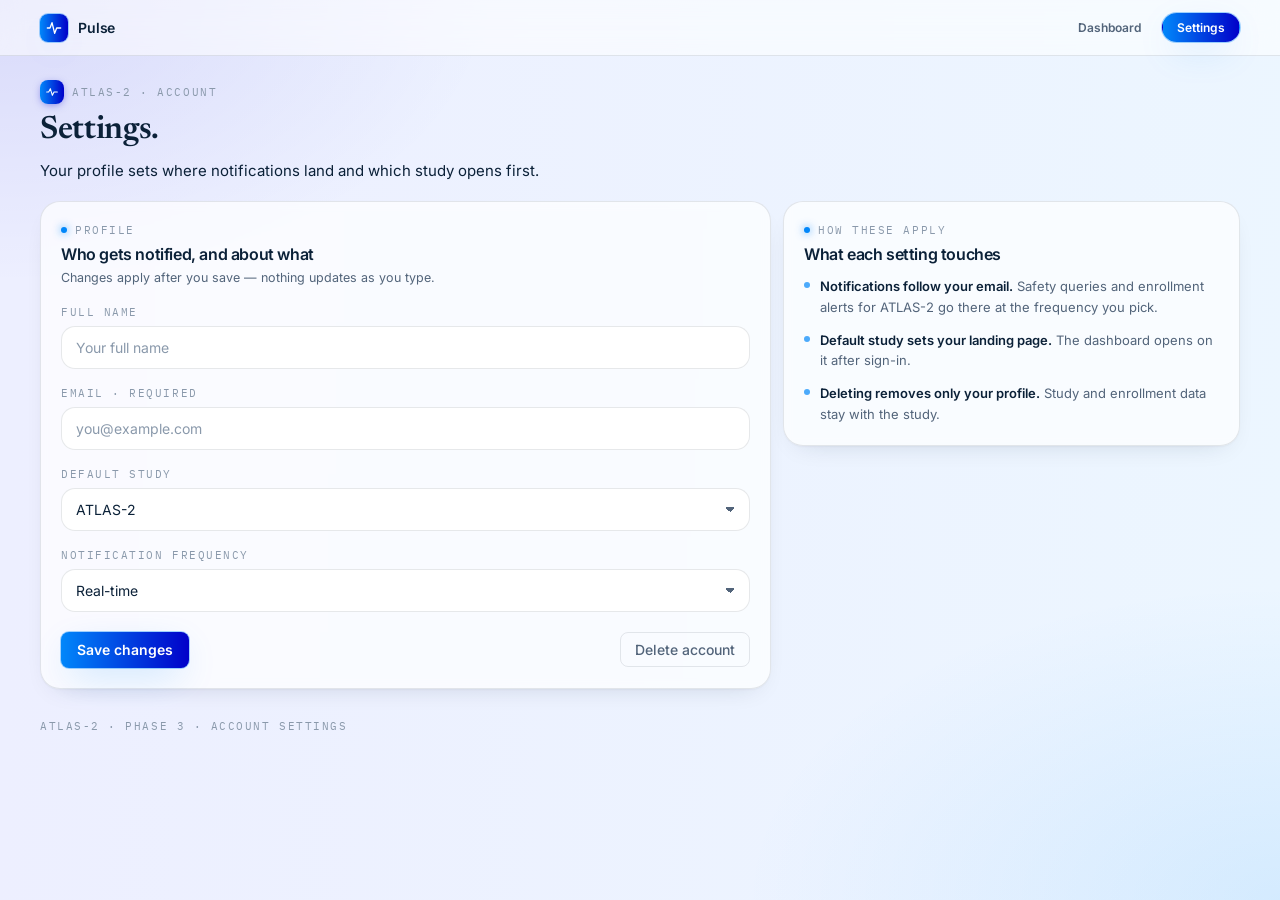
==== commit 19c9301e: "Recolor form errors to warn gold and empty the name field (v1.8) The email error border and message " ====
--- a/settings.html
+++ b/settings.html
@@ -51,7 +51,7 @@
       <form id="profile-form" novalidate>
         <div class="form-row">
           <label class="label-mono" for="full-name">Full name</label>
-          <input class="input" type="text" id="full-name" name="full-name" value="Ulva Rameshbhai" autocomplete="name">
+          <input class="input" type="text" id="full-name" name="full-name" value="" placeholder="Your full name" autocomplete="name">
         </div>
         <div class="form-row">
           <label class="label-mono" for="email">Email · required</label>
--- a/styles.css
+++ b/styles.css
@@ -1,4 +1,4 @@
-/* Pulse — design system v1.7 (tokens + primitives + app styles) */
+/* Pulse — design system v1.8 (tokens + primitives + app styles) */
 
 :root {
   --ink-950: #DBE6FA;
@@ -502,7 +502,7 @@
   outline: none;
   box-shadow: 0 0 0 2px rgba(1,135,250,0.25);
 }
-.input.invalid { border-color: rgba(162,28,175,0.5); }
+.input.invalid { border-color: rgba(183,121,31,0.5); }
 select.input { appearance: none; background-image: linear-gradient(45deg, transparent 50%, var(--fg-muted) 50%), linear-gradient(135deg, var(--fg-muted) 50%, transparent 50%); background-position: calc(100% - 19px) 50%, calc(100% - 14px) 50%; background-size: 5px 5px; background-repeat: no-repeat; }
 
 /* Empty state (§6.8) */
@@ -706,7 +706,7 @@
   gap: 6px;
   margin-top: 6px;
   font-size: 12px;
-  color: var(--neg);
+  color: var(--warn);
 }
 .field-error svg { width: 14px; height: 14px; flex-shrink: 0; }
 
